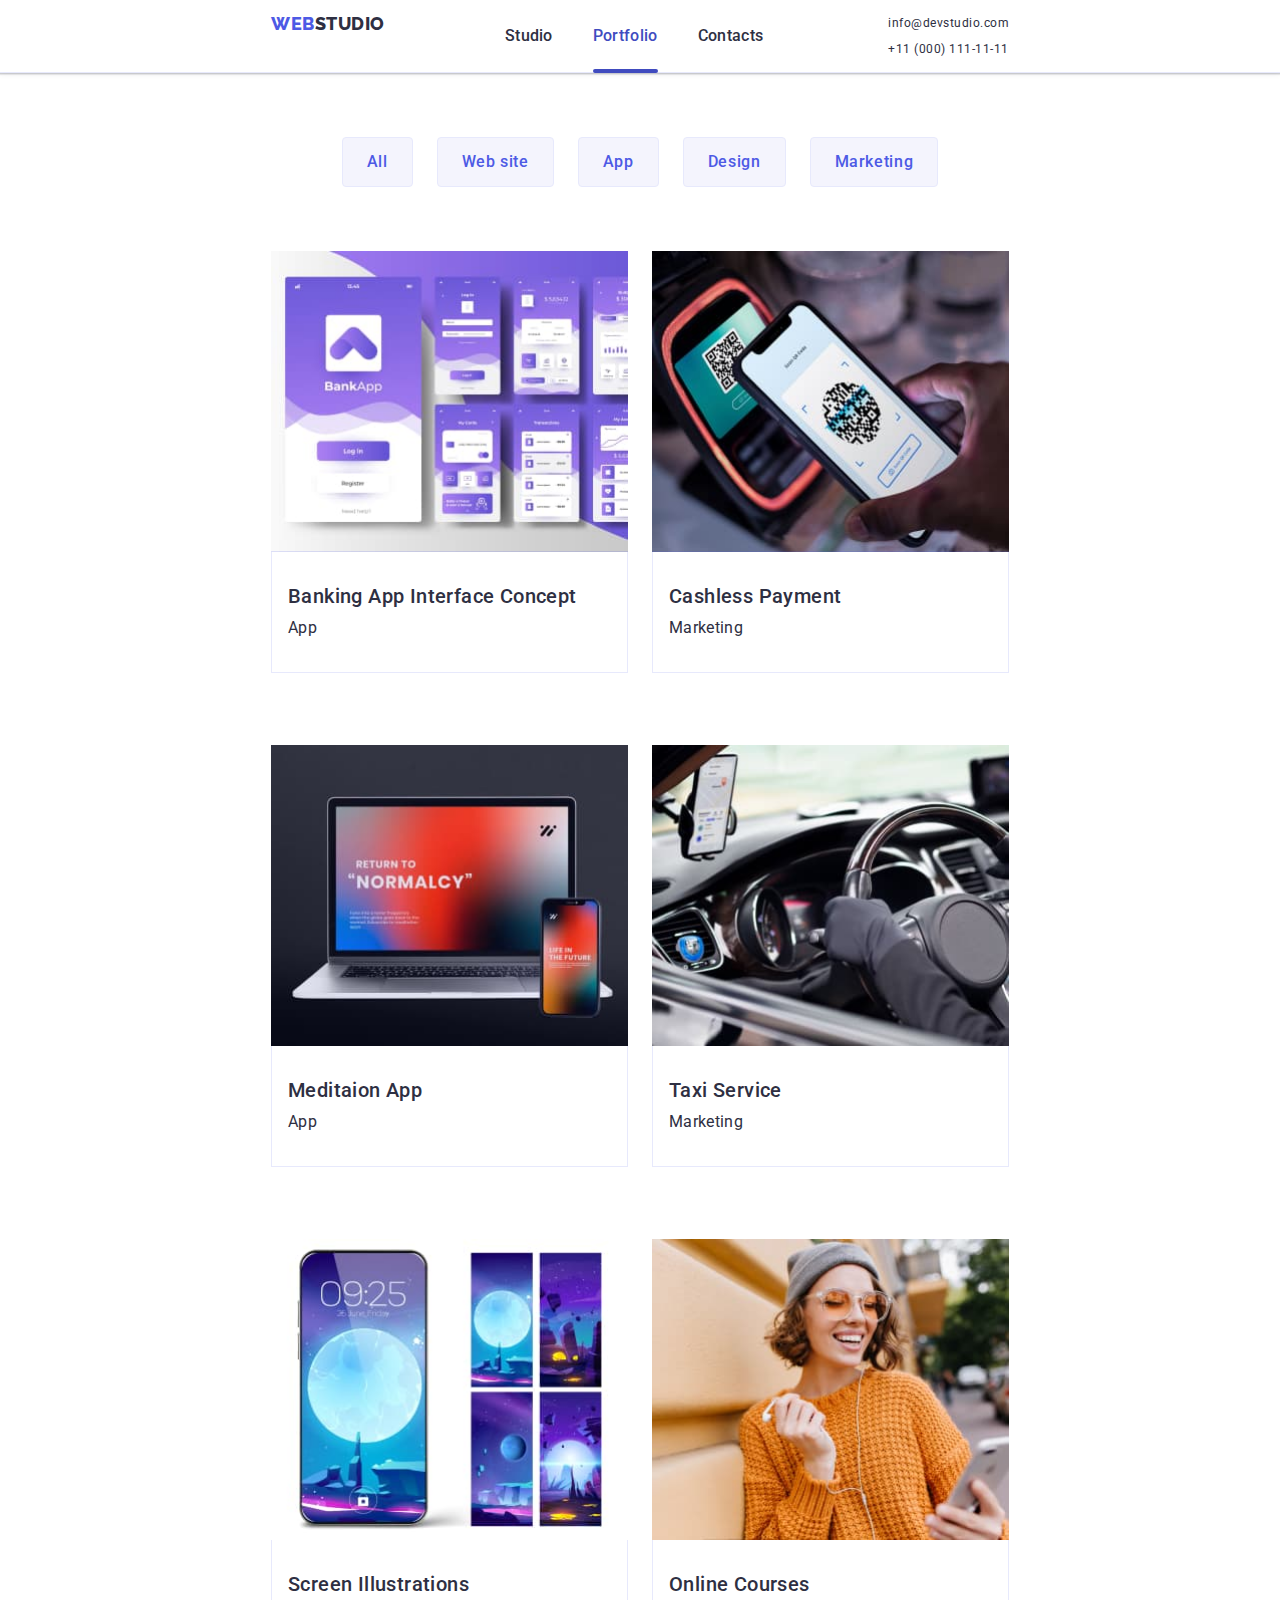
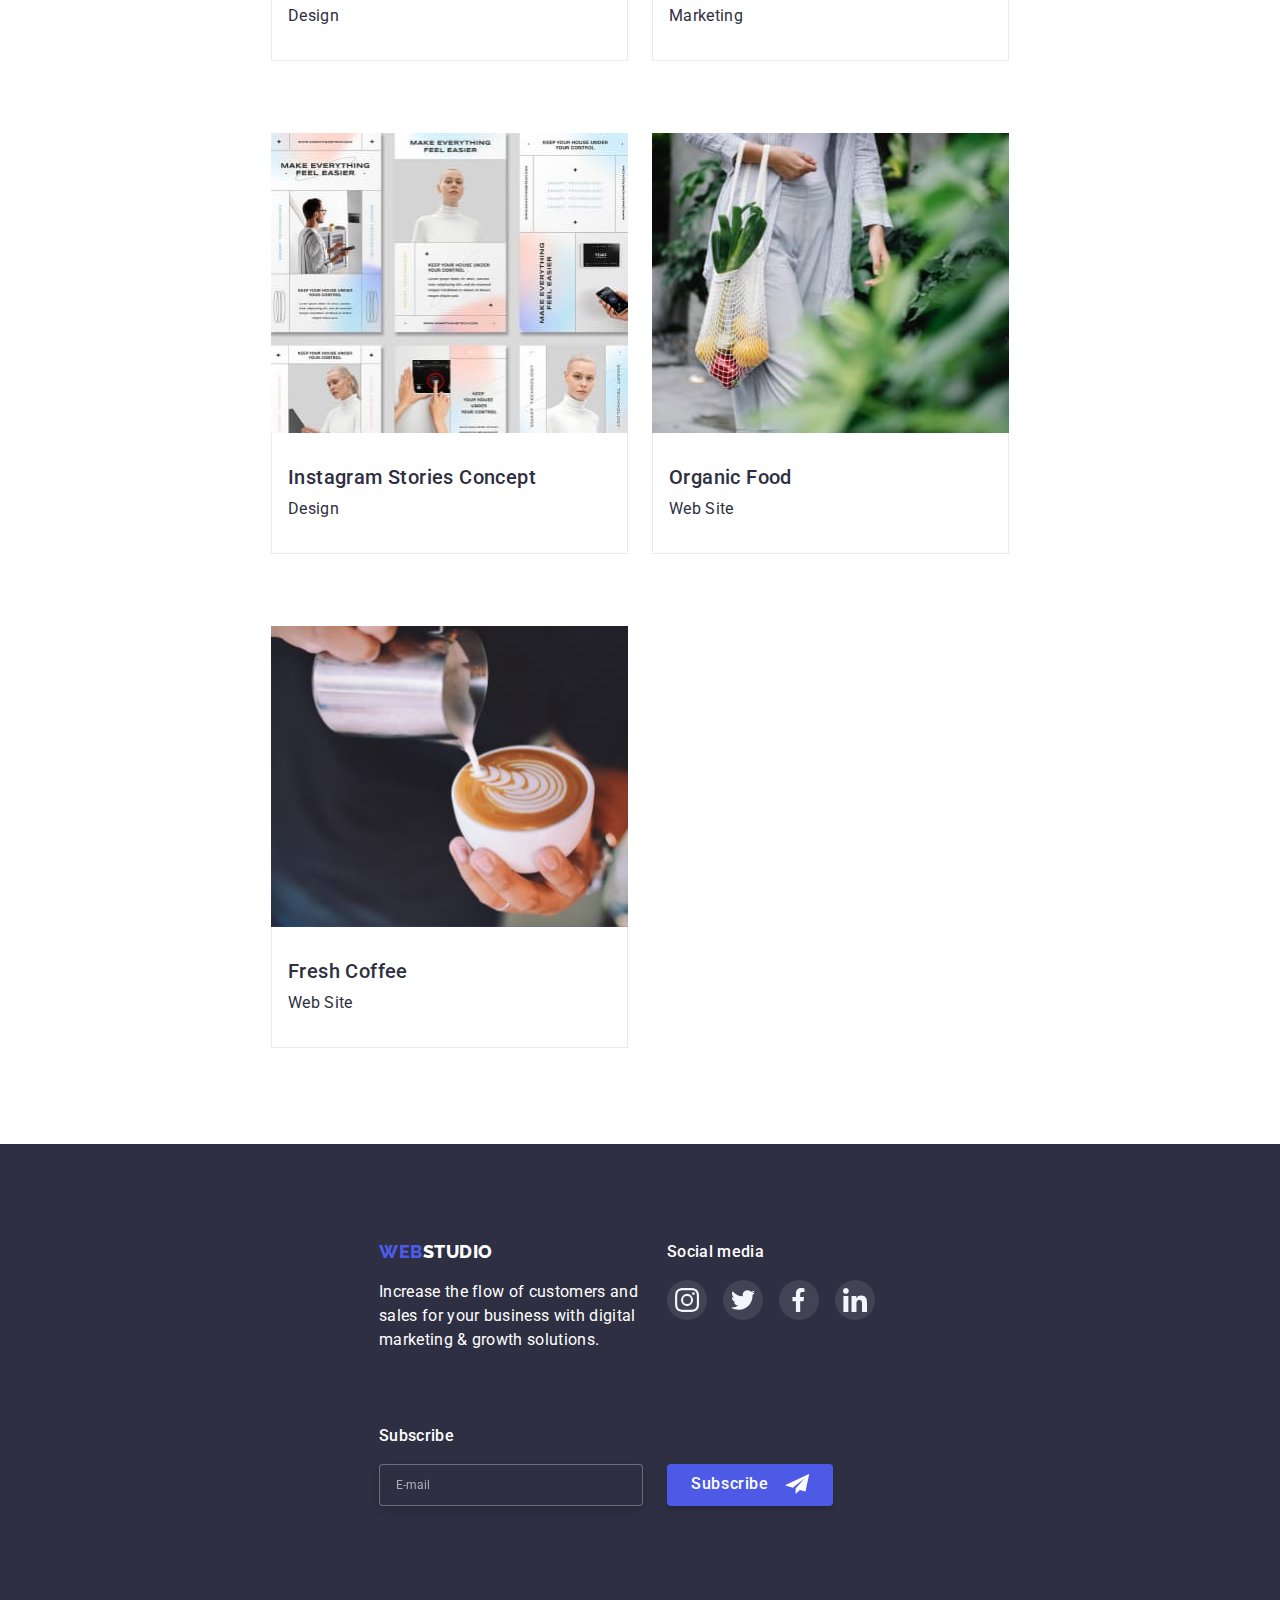
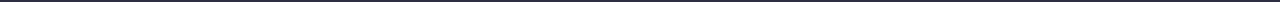
==== portfolio.html @ bcb0545a "First commit" ====
<!DOCTYPE html>
<html lang="en">

<head>
  <meta charset="UTF-8" />
  <meta http-equiv="X-UA-Compatible" content="IE=edge" />
  <meta name="viewport" content="width=device-width, initial-scale=1.0" />
  <meta name="viewport" content="width=device-width, initial-scale=1.0" />
  <title>WebStudio</title>

  <link rel="preconnect" href="https://fonts.googleapis.com" />
  <link rel="preconnect" href="https://fonts.gstatic.com" crossorigin />
  <link href="https://fonts.googleapis.com/css2?family=Raleway:wght@800&family=Roboto:wght@400;500;700;900&display=swap"
    rel="stylesheet" />

  <link rel="stylesheet" href="https://cdnjs.cloudflare.com/ajax/libs/modern-normalize/1.1.0/modern-normalize.min.css">
  <link rel="stylesheet" href="./css/reset.css">
  <link rel="stylesheet" href="./css/styles.css" />
</head>

<body>
  <!-- Hrader -->
  <header class="header">
    <div class="container header-container">
      <nav class="nav">
        <a href="./index.html" class="logo logo-nav"><span class="logo-accent">Web</span>Studio</a>
        <ul class="nav-list list">
          <li class="nav-item"><a href="./index.html" class="nav-link">Studio</a></li>
          <li class="nav-item"><a href="./portfolio.html" class="nav-link current">Portfolio</a></li>
          <li class="nav-item"><a href="" class="nav-link">Contacts</a></li>
        </ul>
      </nav>
      <address class="address">
        <ul class="address-list list">
          <li class="address-item">
            <a href="mailto:info@devstudio.com" class="address-link">info@devstudio.com</a>
          </li>
          <li class="address-item">
            <a href="tel:+110001111111" class="address-link">+11 (000) 111-11-11</a>
          </li>
        </ul>
      </address>
    </div>
  </header>
  <!-- Main -->
  <main>
    <section class="portfolio-section">
      <div class="container">
        <h1 class="visually-hidden">Portfolio</h1>
        <ul class="filtr-list list">
          <li class="filtr-item"><button type="button" class="filtr-button">All</button></li>
          <li class="filtr-item"><button type="button" class="filtr-button">Web site</button></li>
          <li class="filtr-item"><button type="button" class="filtr-button">App</button></li>
          <li class="filtr-item"><button type="button" class="filtr-button">Design</button></li>
          <li class="filtr-item"><button type="button" class="filtr-button">Marketing</button></li>
        </ul>
        <ul class="works-list list">
          <li class="work-item">
            <a href="" class="work-link">
              <div class="work-thumb">
                <img src="./images/img21.jpg" alt="Banking App Interface" width="360" />
                <div class="overlay">
                  <div class="work-overlay">
                    <p class="text">
                      14 Stylish and User-Friendly App Design Concepts · Task Manager App · Calorie Tracker App · Exotic
                      Fruit Ecommerce App ·
                      Cloud Storage App
                    </p>
                  </div>
                </div>
              </div>
              <div class="work-label">
                <h3 class="work-title">Banking App Interface Concept</h3>
                <p class="work-text text">App</p>
              </div>
            </a>
          </li>
          <li class="work-item">
            <a href="" class="work-link">
              <div class="work-thumb">
                <img src="./images/img22.jpg" alt="Payment terminal and phone" width="360" />
                <div class="overlay">
                  <div class="work-overlay">
                    <p class="text">
                      14 Stylish and User-Friendly App Design Concepts · Task Manager App · Calorie Tracker App · Exotic
                      Fruit Ecommerce App ·
                      Cloud Storage App
                    </p>
                  </div>
                </div>
              </div>
              <div class="work-label">
                <h3 class="work-title">Cashless Payment</h3>
                <p class="work-text text">Marketing</p>
              </div>
            </a>
          </li>
          <li class="work-item">
            <a href="" class="work-link">
              <div class="work-thumb">
                <img src="./images/img23.jpg" alt="Notebook and phone" width="360" />
                <div class="overlay">
                  <div class="work-overlay">
                    <p class="text">
                      14 Stylish and User-Friendly App Design Concepts · Task Manager App · Calorie Tracker App · Exotic
                      Fruit Ecommerce App ·
                      Cloud Storage App
                    </p>
                  </div>
                </div>
              </div>
              <div class="work-label">
                <h3 class="work-title">Meditaion App</h3>
                <p class="work-text text">App</p>
              </div>
            </a>
          </li>
          <li class="work-item">
            <a href="" class="work-link">
              <div class="work-thumb">
                <img src="./images/img24.jpg" alt="Taxi" width="360" />
                <div class="overlay">
                  <div class="work-overlay">
                    <p class="text">
                      14 Stylish and User-Friendly App Design Concepts · Task Manager App · Calorie Tracker App · Exotic
                      Fruit Ecommerce App ·
                      Cloud Storage App
                    </p>
                  </div>
                </div>
              </div>
              <div class="work-label">
                <h3 class="work-title">Taxi Service</h3>
                <p class="work-text text">Marketing</p>
              </div>
            </a>
          </li>
          <li class="work-item">
            <a href="" class="work-link">
              <div class="work-thumb">
                <img src="./images/img25.jpg" alt="Screen Illustrations" width="360" />
                <div class="overlay">
                  <div class="work-overlay">
                    <p class="text">
                      14 Stylish and User-Friendly App Design Concepts · Task Manager App · Calorie Tracker App · Exotic
                      Fruit Ecommerce App ·
                      Cloud Storage App
                    </p>
                  </div>
                </div>
              </div>
              <div class="work-label">
                <h3 class="work-title">Screen Illustrations</h3>
                <p class="work-text text">Design</p>
              </div>
            </a>
          </li>
          <li class="work-item">
            <a href="" class="work-link">
              <div class="work-thumb">
                <img src="./images/img26.jpg" alt="Woman" width="360" />
                <div class="overlay">
                  <div class="work-overlay">
                    <p class="text">
                      14 Stylish and User-Friendly App Design Concepts · Task Manager App · Calorie Tracker App · Exotic
                      Fruit Ecommerce App ·
                      Cloud Storage App
                    </p>
                  </div>
                </div>
              </div>
              <div class="work-label">
                <h3 class="work-title">Online Courses</h3>
                <p class="work-text text">Marketing</p>
              </div>
            </a>
          </li>
          <li class="work-item">
            <a href="" class="work-link">
              <div class="work-thumb">
                <img src="./images/img27.jpg" alt="Instagram Stories" width="360" />
                <div class="overlay">
                  <div class="work-overlay">
                    <p class="text">
                      14 Stylish and User-Friendly App Design Concepts · Task Manager App · Calorie Tracker App · Exotic
                      Fruit Ecommerce App ·
                      Cloud Storage App
                    </p>
                  </div>
                </div>
              </div>
              <div class="work-label">
                <h3 class="work-title">Instagram Stories Concept</h3>
                <p class="work-text text">Design</p>
              </div>
            </a>
          </li>
          <li class="work-item">
            <a href="" class="work-link">
              <div class="work-thumb">
                <img src="./images/img28.jpg" alt="Organic Food" width="360" />
                <div class="overlay">
                  <div class="work-overlay">
                    <p class="text">
                      14 Stylish and User-Friendly App Design Concepts · Task Manager App · Calorie Tracker App · Exotic
                      Fruit Ecommerce App ·
                      Cloud Storage App
                    </p>
                  </div>
                </div>
              </div>
              <div class="work-label">
                <h3 class="work-title">Organic Food</h3>
                <p class="work-text text">Web Site</p>
              </div>
            </a>
          </li>
          <li class="work-item">
            <a href="" class="work-link">
              <div class="work-thumb">
                <img src="./images/img29.jpg" alt="Fresh Coffee" width="360" />
                <div class="overlay">
                  <div class="work-overlay">
                    <p class="text">
                      14 Stylish and User-Friendly App Design Concepts · Task Manager App · Calorie Tracker App · Exotic
                      Fruit Ecommerce App ·
                      Cloud Storage App
                    </p>
                  </div>
                </div>
              </div>
              <div class="work-label">
                <h3 class="work-title">Fresh Coffee</h3>
                <p class="work-text text">Web Site</p>
              </div>
            </a>
          </li>
        </ul>
      </div>
    </section>
  </main>
  <!-- Footer -->
  <footer class="footer">
    <div class="footer-container container">
      <div class="footer-logo-wrapper">
        <a href="./index.html" class="logo logo-footer"><span class="logo-accent">Web</span>Studio</a>
        <p class="footer-text text">
          Increase the flow of customers and sales for your business with
          digital marketing & growth solutions.
        </p>
      </div>
      <div class="footer-social-media">
        <p class="footer-social-media-title">Social media</p>
        <ul class="social-media-list list">
          <li class="footer-social-media-item">
            <a href="" class="footer-social-media-link" target="_blank" rel="noopener noreferrer nofollow">
              <svg class="footer-social-media-icon" width="24" height="24">
                <use href="./images/icons.svg#instagram"></use>
              </svg>
            </a>
          </li>
          <li class="footer-social-media-item">
            <a href="" class="footer-social-media-link" target="_blank" rel="noopener noreferrer nofollow">
              <svg class="footer-social-media-icon" width="24" height="24">
                <use href="./images/icons.svg#twitter"></use>
              </svg>
            </a>
          </li>
          <li class="footer-social-media-item">
            <a href="" class="footer-social-media-link" target="_blank" rel="noopener noreferrer nofollow">
              <svg class="footer-social-media-icon" width="24" height="24">
                <use href="./images/icons.svg#facebook"></use>
              </svg>
            </a>
          </li>
          <li class="footer-social-media-item">
            <a href="" class="footer-social-media-link" target="_blank" rel="noopener noreferrer nofollow">
              <svg class="footer-social-media-icon" width="24" height="24">
                <use href="./images/icons.svg#linkedin"></use>
              </svg>
            </a>
          </li>
        </ul>
      </div>
      <div class="subscribe">
        <p class="subscribe-form-title">Subscribe</p>
        <form class="subscribe-form">
          <label class="subscribe-label">
            <input class="subscribe-input" type="email" name="email" placeholder="E-mail">
            <!-- <span class="subscribe-label-text">E-mail</span> -->
          </label>
          <button class="subscribe-btn button" type="submit">
            Subscribe
            <svg class="send-icon" width="24" height="24">
              <use href="./images/icons.svg#send"></use>
            </svg>
          </button>
        </form>
      </div>

    </div>
  </footer>
  <script src="./js/mobile-menu.js"></script>
</body>

</html>
---- css/styles.css ----
:root {
    --primary-font-color: #2e2f42;
    --secondary-font-color: #ffffff;
    --accent-font-color: #404bbf;

    --primary-background-color: #ffffff;
    --accent-background-color: #2e2f42;

    --primary-button-color: #4d5ae5;
    --secondary-button-color: #f4f4fd;
    --accent-button-color: #404bbf;

    --border: #e7e9fc;
    --success: #31d0aa;
    --dark: #424355;
    --subtle-font: #8e8f99;

    --action: cubic-bezier(0.4, 0, 0.2, 1);

    --mobile: 428px;
    --tablet: 768px;
    --desctop: 1440px;
}

body {
    background-color: tom;

    color: var(--primary-font-color);
    font-family: "Roboto", sans-serif;
    font-size: 16px;
}

.list {
    list-style: none;
}

.container {
    width: 428px;
    padding: 0 15px;
    margin: 0 auto;
}

@media screen and (min-width: 768px) {
    .container {
        width: 768px;
    }
}

@media screen and (min-width: 1440px) {
    .container {
        width: 1158px;
    }
}

.header {
    border-bottom: 1px solid #e7e9fc;
    box-shadow: 0px 2px 1px rgba(46, 47, 66, 0.08), 0px 1px 1px rgba(46, 47, 66, 0.16),
        0px 1px 6px rgba(46, 47, 66, 0.08);
}

/* ----------------Logo------------------- */
.logo {
    color: var(--primary-font-color);
    font-family: "Raleway", sans-serif;
    font-size: 18px;
    font-weight: 800;
    line-height: 1.33;
    letter-spacing: 0.03em;
    text-transform: uppercase;
}

@media screen and (max-width: 767px) {
    .logo-nav {
        padding-top: 24px;
        padding-bottom: 22px;
    }
}

@media screen and (min-width: 768px) {
    .logo-nav {
        padding-bottom: 24px;
    }
}

.logo-accent {
    color: var(--primary-button-color);
}

/* -----------------Nav------------------- */
.nav {
    display: flex;
    align-items: center;
}

@media screen and (min-width: 768px) {
    .header-container {
        display: flex;
        align-items: center;
    }
    .nav-list {
        display: flex;
        gap: 40px;
        margin-left: 120px;
    }
}

.menu-btn {
    padding: 0;
    background-color: transparent;
    border: none;
    margin-left: auto;
}

.nav-icon {
    fill: currentColor;
}

.menu-btn:hover > .nav-icon,
.menu-btn:focus > .nav-icon {
    fill: var(--accent-font-color);
}

.nav-item {
    position: relative;
}

.current::after {
    position: absolute;
    bottom: -1px;
    left: 0;
    content: "";
    width: 100%;

    border: 2px solid #404bbf;
    border-radius: 2px;
}

.nav-link {
    display: block;

    color: var(--primary-font-color);
    text-transform: capitalize;

    transition: color 250ms var(--action);
}

@media screen and (max-width: 767px) {
    .nav-list,
    .address {
        display: none;
    }
    .nav-item:not(:last-child) {
        margin-bottom: 40px;
    }
    .nav-link {
        font-weight: 700;
        font-size: 36px;
        line-height: 1.11;
        letter-spacing: 0.02em;
    }
}

@media screen and (min-width: 768px) {
    .menu-btn {
        display: none;
    }
    .nav-link {
        padding-top: 24px;
        padding-bottom: 24px;
        font-weight: 500;
        line-height: 1.5;
        letter-spacing: 0.02em;
    }
}

.current {
    color: var(--accent-font-color);
}

.nav-link:hover,
.nav-link:focus {
    color: var(--accent-font-color);
}

/* ------------------Address--------------- */
.address {
    margin-left: auto;
}

.address-link {
    display: block;
    font-style: normal;

    transition: color 250ms var(--action);
}

.address-link:hover,
.address-link:focus {
    color: var(--accent-font-color);
}

@media screen and (max-width: 767px) {
    .address-list {
        padding-bottom: 48px;
    }
    .address-item:not(:last-child) {
        margin-bottom: 40px;
    }
    .address-link.tel {
        font-weight: 700;
        font-size: 36px;
        line-height: 1.11;
        letter-spacing: 0.02em;
    }
    .address-link.mail {
        font-weight: 500;
        font-size: 20px;
        line-height: 1.2;
        letter-spacing: 0.02em;
    }
}

@media screen and (min-width: 768px) {
    .address-link {
        font-size: 12px;
        line-height: 1.17;
        letter-spacing: 0.04em;
    }
    .address-list {
        padding-top: 16px;
        padding-bottom: 16px;
    }
    .address-item:not(:last-child) {
        margin-bottom: 12px;
    }
}

@media screen and (min-width: 1440px) {
    .address-list {
        display: flex;
        align-items: center;
        column-gap: 40px;
        padding: 0;
    }
    .address-link {
        color: var(--primary-font-color);
        font-size: 16px;
        line-height: 1.5;
        letter-spacing: 0.02em;
        padding-top: 24px;
        padding-bottom: 24px;
    }
    .address-item:not(:last-child) {
        margin-bottom: 0;
    }
}

/* -----------------Main------------------- */
.visually-hidden {
    position: absolute;
    white-space: nowrap;
    width: 1px;
    height: 1px;
    overflow: hidden;
    border: 0;
    padding: 0;
    clip: rect(0 0 0 0);
    clip-path: inset(50%);
    margin: -1px;
}

.section-title {
    margin-bottom: 72px;

    color: var(--primary-font-color);
    font-weight: 700;
    font-size: 36px;
    line-height: 1.11;
    letter-spacing: 0.02em;
    text-align: center;
    text-transform: capitalize;
}

.team-title,
.work-title {
    margin-top: 0;
    margin-bottom: 8px;

    color: var(--primary-font-color);
    font-weight: 500;
    font-size: 20px;
    line-height: 1.2;
    letter-spacing: 0.02em;
}

.text {
    line-height: 1.5;
    letter-spacing: 0.02em;
}

/* ---------------------Hero------------------------ */
.hero {
    width: 428px;
    height: 432px;

    margin-left: auto;
    margin-right: auto;
    padding-top: 112px;
    padding-bottom: 112px;

    background-image: linear-gradient(to right, rgba(46, 47, 66, 0.7), rgba(46, 47, 66, 0.7)), url(../images/desctop-hero.jpg);
    background-repeat: no-repeat;
    background-position: center;
    background-size: cover;

    text-align: center;
}

.hero-title {
    width: 320px;
    margin: 0 auto 72px;

    color: var(--secondary-font-color);
    font-size: 36px;
    line-height: 1.11;
    letter-spacing: 0.02em;
}

@media screen and (max-width: 767px) {
    .hero-title {
        text-transform: capitalize;
    }
}

@media screen and (min-width: 768px) {
    .hero {
        width: 768px;
        height: 436px;
    }
    .hero-title {
        width: 496px;
        margin: 0 auto 36px;
        font-size: 56px;
        line-height: 1.07;
    }
}

@media screen and (min-width: 1440px) {
    .hero {
        width: 1158px;
        padding-top: 188px;
        padding-bottom: 188px;
    }
    .hero-title {
        width: 496px;
        margin: 0 auto 48px;
    }
}

.button {
    border: none;
    border-radius: 4px;

    background-color: var(--primary-button-color);
    color: var(--secondary-font-color);
    font-family: inherit;
    font-weight: 500;
    font-size: 16px;
    line-height: 1.5;
    letter-spacing: 0.04em;
    box-shadow: 0px 4px 4px rgba(0, 0, 0, 0.15);

    transition: background-color 250ms var(--action);
}

.hero-button {
    padding: 16px 32px;
}

.hero-button:hover,
.hero-button:focus,
.hero-button:active {
    background-color: var(--accent-button-color);
}

/* ---------------Features---------------- */
.features,
.team,
.customers {
    padding-top: 96px;
    padding-bottom: 96px;
}

@media (min-width: 1440px) {
    .features,
    .team,
    .customers {
        padding-top: 120px;
        padding-bottom: 120px;
    }
}

@media screen and (max-width: 767px) {
    .feature-item:not(:last-child),
    .team-item:not(:last-child) {
        margin-bottom: 72px;
    }
}

@media screen and (min-width: 768px) {
    .features-list {
        display: flex;
        flex-wrap: wrap;
        gap: 72px 24px;
    }
    .feature-item {
        flex-basis: calc((100% - 1 * 24px) / 2);
    }
}

@media screen and (min-width: 1440px) {
    .features-list {
        flex-wrap: nowrap;
    }
    .feature-item {
        flex-basis: calc((100% - 3 * 24px) / 4);
    }
}

.feature-block-icon {
    display: flex;
    align-items: center;
    justify-content: center;
    height: 112px;
    margin-bottom: 8px;

    background-color: var(--secondary-button-color);
    border-radius: 4px;
}

@media screen and (max-width: 1439px) {
    .feature-block-icon {
        display: none;
    }
}

.feature-title {
    margin-top: 0;
    margin-bottom: 8px;

    font-size: 36px;
    line-height: 1.11;
    letter-spacing: 0.02em;
    text-transform: capitalize;
}

@media screen and (max-width: 767px) {
    .feature-title {
        text-align: center;
    }
}

@media screen and (min-width: 1440px) {
    .feature-title {
        font-weight: 500;
        font-size: 20px;
        line-height: 1.2;
    }
}

/* -------------Occupation-------------- */
@media screen and (max-width: 1439px) {
    .occupation {
        display: none;
    }
}

@media screen and (min-width: 1440px) {
    .occupation {
        padding-bottom: 120px;
    }

    .occupation-list {
        display: flex;
        column-gap: 24px;
    }

    .occupation-item {
        flex-basis: calc((100%-2 * 24px) / 3);
    }
}

/* -----------------Team---------------- */

.team {
    background-color: var(--secondary-button-color);
}

.team-item {
    width: 264px;
    background-color: var(--primary-background-color);
    border-radius: 0px 0px 4px 4px;
    box-shadow: 0px 1px 6px rgba(46, 47, 66, 0.08), 0px 1px 1px rgba(46, 47, 66, 0.16),
        0px 2px 1px rgba(46, 47, 66, 0.08);
}

@media screen and (max-width: 767px) {
    .team-item {
        margin: 0 auto;
    }
}

@media screen and (min-width: 768px) {
    .team-list {
        display: flex;
        justify-content: center;
        flex-wrap: wrap;
        gap: 64px 24px;
    }
}

@media screen and (min-width: 1440px) {
    .team-list {
        flex-wrap: nowrap;
    }
}

.team-label {
    text-align: center;
    padding: 32px 16px;
}

.team-text {
    margin-bottom: 8px;
}

.team-svg-list {
    display: flex;
    column-gap: 24px;
}

.team-svg-item {
    flex-basis: calc((100% - 3 * 24px) / 4);
}

.team-svg-link {
    display: flex;
    align-items: center;
    justify-content: center;
    height: 40px;
    border-radius: 50%;
    text-align: center;
    background-color: var(--primary-button-color);

    transition: background-color 250ms var(--action);
}

.team-svg-link:hover,
.team-svg-link:focus {
    background-color: var(--accent-button-color);
}

/* ---------------Customers---------------- */
.customers-list {
    display: flex;
    justify-content: center;
    flex-wrap: wrap;
    row-gap: 72px;
}

@media screen and (max-width: 767px) {
    .customers-list {
        column-gap: 16px;
    }
    .customer-item {
        flex-basis: calc((100% - 1 * 16px) / 2);
    }
}

@media screen and (min-width: 768px) {
    .customers-list {
        column-gap: 24px;
        width: 552px;
        margin: 0 auto;
    }
    .customer-item {
        flex-basis: calc((100% - 2 * 24px) / 3);
    }
}

@media screen and (min-width: 1440px) {
    .customers-list {
        flex-wrap: nowrap;
        width: 100%;
    }
    .customer-item {
        flex-basis: calc((100% - 5 * 24px) / 6);
    }
}

.customer-link {
    display: flex;
    justify-content: center;
    align-items: center;
    height: 88px;

    border: 1px solid #8e8f99;
    border-radius: 4px;
    color: #8e8f99;

    transition: color 250ms var(--action), border-color 250ms var(--action);
}

.customer-icon {
    display: block;
    box-sizing: border-box;
    width: 104px;
    height: 56px;

    fill: currentColor;
}

.customer-link:hover,
.customer-link:focus {
    border-color: var(--accent-font-color);
    color: var(--accent-font-color);
}

/* ----------------Portfolio--------------- */
@media screen and (max-width: 767px) {
    .portfolio-section {
        padding-top: 48px;
        padding-bottom: 48px;
    }
}

@media screen and (min-width: 768px) {
    .portfolio-section {
        padding-top: 64px;
        padding-bottom: 96px;
    }
}

@media screen and (min-width: 1440px) {
    .portfolio-section {
        padding-top: 100px;
        padding-bottom: 120px;
    }
}

/* ------------------Filtr------------- ---*/
.filtr-list {
    display: flex;
    flex-wrap: wrap;
    column-gap: 24px;
    width: 263px;
}

@media screen and (max-width: 767px) {
}

.filtr-button {
    border: 1px solid var(--border);
    border-radius: 4px;

    background-color: var(--secondary-button-color);
    background-origin: border-box;
    color: var(--primary-button-color);
    font-family: inherit;
    font-weight: 500;
    font-size: 16px;
    line-height: 1.5;
    letter-spacing: 0.04em;

    transition: color 250ms var(--action), background-color 250ms var(--action), box-shadow 250ms var(--action),
        border-color 250ms var(--action);
}

@media screen and (max-width: 767px) {
    .filtr-list {
        flex-wrap: wrap;
        margin-bottom: 48px;
    }
    .filtr-list {
        row-gap: 16px;
        flex-wrap: wrap;
        margin-bottom: 48px;
    }
    .filtr-button {
        padding: 8px 16px;
    }
}

@media screen and (min-width: 768px) {
    .filtr-list {
        justify-content: center;
        flex-wrap: nowrap;
        margin-bottom: 64px;
    }
    .filtr-list {
        width: 100%;
    }
    .filtr-button {
        padding: 12px 24px;
    }
}

@media screen and (min-width: 1440px) {
    .filtr-list {
        margin-bottom: 72px;
    }
}

.filtr-button:hover,
.filtr-button:focus {
    border-color: transparent;
    background-color: var(--accent-button-color);
    color: var(--secondary-font-color);
    box-shadow: 0px 3px 1px rgba(0, 0, 0, 0.1), 0px 2px 1px rgba(0, 0, 0, 0.08), 0px 2px 2px rgba(0, 0, 0, 0.12);
}

/* ------------------Works----------------- */
@media screen and (max-width: 767px) {
    .works-list {
        margin: 0 auto;
    }
    .work-item:not(:last-child) {
        margin-bottom: 48px;
    }
}

@media screen and (min-width: 768px) {
    .works-list {
        display: flex;
        flex-wrap: wrap;
        row-gap: 72px;
        column-gap: 24px;
    }
    .work-item {
        flex-basis: calc((100% - 1 * 24px) / 2);
    }
}

@media screen and (min-width: 1440px) {
    .works-list {
        display: flex;
        flex-wrap: wrap;
        row-gap: 40px;
        column-gap: 24px;
    }
    .work-item {
        flex-basis: calc((100% - 2 * 24px) / 3);
    }
}

.work-link {
    display: block;
    transition: box-shadow 250ms var(--action);
}

.work-link:hover,
.work-link:focus {
    box-shadow: 0px 1px 6px rgba(46, 47, 66, 0.08), 0px 1px 1px rgba(46, 47, 66, 0.16),
        0px 2px 1px rgba(46, 47, 66, 0.08);
}

.work-link:hover .overlay,
.work-link:focus .overlay {
    transform: translateY(0);
}

.work-thumb {
    position: relative;
    overflow: hidden;
}

.overlay {
    position: absolute;
    top: 0;
    left: 0;
    width: 100%;
    height: 100%;

    background-color: var(--primary-button-color);
    mix-blend-mode: normal;

    transform: translateY(100%);
    transition: transform 250ms var(--action);
}

.work-overlay {
    position: absolute;
    top: 0;
    left: 0;
    width: 296px;
    transform: translate(40px, 32px);

    color: var(--secondary-button-color);
}

.work-label {
    padding: 32px 16px;
    border-left: 1px solid #e7e9fc;
    border-right: 1px solid #e7e9fc;
    border-bottom: 1px solid #e7e9fc;
}

.work-text {
    color: var(--primary-font-color);
}
*/

/* ----------------Modal----------------- */
.backdrop {
    position: fixed;
    top: 0;
    left: 0;
    width: 100%;
    height: 100%;
    background-color: rgba(46, 47, 66, 0.4);

    opacity: 1;
    visibility: visible;

    transition: opacity 250ms var(--action), visibility 250ms var(--action);
}

.backdrop.is-hidden {
    visibility: hidden;
    opacity: 0;
    pointer-events: none;
}

.backdrop.is-hidden .modal {
    transform: translate(-50%, -50%) scale(0.9);
}

.modal {
    position: absolute;
    top: 50%;
    left: 50%;
    transform: translate(-50%, -50%);

    width: 408px;
    height: 584px;
    padding: 72px 24px 24px;
    box-shadow: 0px 1px 1px rgba(0, 0, 0, 0.14), 0px 1px 3px rgba(0, 0, 0, 0.12), 0px 2px 1px rgba(0, 0, 0, 0.2);
    border-radius: 4px;

    background-color: var(--primary-background-color);

    transform: translate(-50%, -50%) scale(1);

    transition: transform 250ms var(--action);
}

.modal-close-btn {
    position: absolute;
    top: 24px;
    right: 24px;
    display: block;
    width: 24px;
    height: 24px;

    color: var(--primary-font-color);
    background-color: rgba(231, 233, 252, 0.1);
    border: 1px solid rgba(46, 47, 66, 0.1);
    border-radius: 50%;

    transition: background-color 250ms var(--action), color 250ms var(--action);
}

.modal-icon {
    position: absolute;
    top: 50%;
    left: 50%;
    transform: translate(-50%, -50%);

    fill: currentColor;
}

.modal-close-btn:hover,
.modal-close-btn:focus {
    background-color: var(--accent-font-color);
    color: var(--secondary-font-color);
    border-color: transparent;
}

.nodal-title {
    margin-bottom: 16px;
    font-weight: 500;
    line-height: 1.5;
    text-align: center;
    letter-spacing: 0.02em;
    color: var(--primary-font-color);
}

.modal-form-input {
    display: flex;
    flex-direction: column;
    gap: 8px;
    margin-bottom: 16px;
}

.modal-input-wrapper {
    display: flex;
    flex-direction: column;
    column-gap: 4px;
}

.modal-label {
    font-size: 12px;
    line-height: 1.17;
    letter-spacing: 0.04em;
    color: var(--subtle-font);
    margin-bottom: 4px;
}

.modal-input-container {
    position: relative;
}

.modal-input {
    width: 100%;
    height: 40px;
    padding: 11px 34px;
    border: 1px solid rgba(33, 33, 33, 0.2);
    border-radius: 4px;
    font-size: 12px;
    line-height: 1.17;
    letter-spacing: 0.04em;
    color: var(--primary-font-color);

    transition: border-color 250ms var(--action);
}

.modal-input:hover,
.modal-input:focus {
    border-color: var(--primary-button-color);
}

.modal-input-icon {
    position: absolute;
    top: 50%;
    left: 16px;
    transform: translateY(-50%);

    transition: fill 250ms var(--action);
}

.modal-input:hover + .modal-input-icon,
.modal-input:focus + .modal-input-icon {
    fill: var(--primary-button-color);
}

.modal-textarea {
    padding: 8px 16px;
    height: 120px;
    border: 1px solid rgba(33, 33, 33, 0.2);
    border-radius: 4px;
    resize: none;
    font-size: 12px;
    line-height: 1.17;
    letter-spacing: 0.04em;
    color: var(--primary-font-color);
}

.modal-textarea::placeholder {
    font-size: 12px;
    line-height: 1.17;
    letter-spacing: 0.04em;
    color: rgba(46, 47, 66, 0.4);
}

.modal-policy-label {
    display: flex;
    align-items: center;
    margin-bottom: 24px;
}

.policy-input {
    position: absolute;
    white-space: nowrap;
    width: 1px;
    height: 1px;
    overflow: hidden;
    border: 0;
    padding: 0;
    clip: rect(0 0 0 0);
    clip-path: inset(50%);
    margin: -1px;
}

.modal-policy-text {
    margin-left: 8px;
    font-size: 12px;
    line-height: 1.17;
    letter-spacing: 0.04em;
    color: var(--subtle-font);
}

.modal-policy-link {
    color: var(--primary-button-color);
    text-decoration: underline;
}

.policy-checkbox {
    width: 16px;
    height: 16px;

    border: 1px solid var(--primary-font-color);
    border-radius: 2px;

    transition: background-color 250ms var(--action), background-image 250ms var(--action), border 250ms var(--action);
}

.policy-input:checked + .policy-checkbox {
    border-color: transparent;
    background-color: var(--accent-button-color);
    background-image: url(../images/chek-box.svg);
    background-repeat: no-repeat;
    background-size: 10px 8px;
    background-position: center;
    background-origin: border-box;
}

.modal-send-btn {
    display: block;
    width: 169px;
    height: 56px;
    margin: 0 auto;
    text-align: center;
    padding: 16px 32px;
}

.modal-send-btn:hover,
.modal-send-btn:focus {
    background-color: var(--accent-button-color);
}

/* ----------------Footer---------------- */
.footer {
    background-color: var(--accent-background-color);
}

.footer-container {
    background-color: var(--accent-background-color);
    padding-top: 96px;
    padding-bottom: 96px;
}

@media screen and (min-width: 1440px) {
    .footer-container {
        padding-top: 100px;
        padding-bottom: 100px;
    }
}

.logo.logo-footer {
    color: var(--secondary-font-color);
}

.footer-logo-wrapper {
    width: 268px;
}

.footer-text {
    margin-top: 16px;
    color: var(--secondary-font-color);
}

.footer-social-media {
    width: 208px;
}

@media screen and (max-width: 767px) {
    .logo.logo-footer {
        display: block;
        text-align: center;
    }
    .footer-logo-wrapper {
        margin: 0 auto;
    }
    .footer-social-media {
        margin: 72px auto;
    }
}

@media screen and (min-width: 768px) {
    .footer-container {
        display: flex;
        justify-content: start;
        flex-wrap: wrap;
        row-gap: 72px;
        width: 552px;
        margin: 0 auto;
    }
    .footer-logo-wrapper {
        width: 264px;
    }
    .footer-social-media {
        margin-left: 24px;
    }
}

@media screen and (min-width: 1440px) {
    .footer-container {
        justify-content: center;
        flex-wrap: nowrap;
        width: 100%;
    }
    .footer-social-media {
        margin-left: 120px;
        margin-right: 80px;
    }
}

.footer-social-media-title,
.subscribe-form-title {
    margin-bottom: 16px;

    font-weight: 500;
    line-height: 1.5;
    letter-spacing: 0.02em;
    color: var(--secondary-font-color);
}

@media screen and (max-width: 767px) {
    .footer-social-media-title,
    .subscribe-form-title {
        text-align: center;
    }
}

.social-media-list {
    display: flex;
    column-gap: 16px;
}

.footer-social-media-item {
    flex-basis: calc((100%-3 * 16px) / 4);
}

.footer-social-media-link {
    display: flex;
    align-items: center;
    justify-content: center;
    width: 40px;
    height: 40px;
    border-radius: 50%;
    background-color: var(--dark);

    transition: background-color 250ms var(--action);
}

.footer-social-media-link:hover,
.footer-social-media-link:focus {
    background-color: var(--success);
}

@media screen and (min-width: 768px) {
    .subscribe {
        width: 453px;
    }
    .subscribe-form {
        display: flex;
        column-gap: 24px;
    }
}

.subscribe-input {
    display: block;
    padding: 8px 16px;
    border: 1px solid rgba(255, 255, 255, 0.3);
    filter: drop-shadow(0px 4px 4px rgba(0, 0, 0, 0.15));
    border-radius: 4px;
    background-color: var(--accent-background-color);
    font-size: 12px;
    line-height: 2;
    color: var(--secondary-font-color);
}

.subscribe-input::placeholder {
    font-size: 12px;
    line-height: 2;
    color: rgba(255, 255, 255, 0.6);
}

.subscribe-btn {
    display: flex;
    column-gap: 16px;
    padding: 8px 24px;
}

.subscribe-btn:hover,
.subscribe-btn:focus {
    background-color: var(--accent-button-color);
}

.send-icon {
    fill: var(--secondary-font-color);
}

@media screen and (max-width: 767px) {
    .subscribe-input {
        width: 100%;
    }
    .subscribe-btn {
        margin: 16px auto 0;
    }
}

@media screen and (min-width: 768px) {
    .subscribe-input {
        width: 264px;
    }
}

.subscribe-btn-wrapper {
    position: relative;
}

/* -----------------Mobile menu---------------------- */
.menu-container {
    position: fixed;
    top: 0;
    left: 50%;
    width: 428px;
    height: 796px;
    padding: 80px 35px 40px 40px;
    background-color: var(--primary-background-color);
    box-shadow: 0px 2px 1px rgba(46, 47, 66, 0.08), 0px 1px 1px rgba(46, 47, 66, 0.16),
        0px 1px 6px rgba(46, 47, 66, 0.08);
    z-index: 999;

    transform: translateX(50%);
    opacity: 0;
    transition: transform 250ms var(--action), opacity 250ms var(--action);
}

.menu-container.is-open {
    opacity: 1;
    transform: translateX(-50%);
}

.mobile-nav {
    margin-bottom: 284px;
}

.menu-social-media-list {
    display: flex;
    align-items: center;
    column-gap: 56px;
}

.menu-social-media-item {
    flex-basis: calc((328px - 3 * 56px) / 4);
}
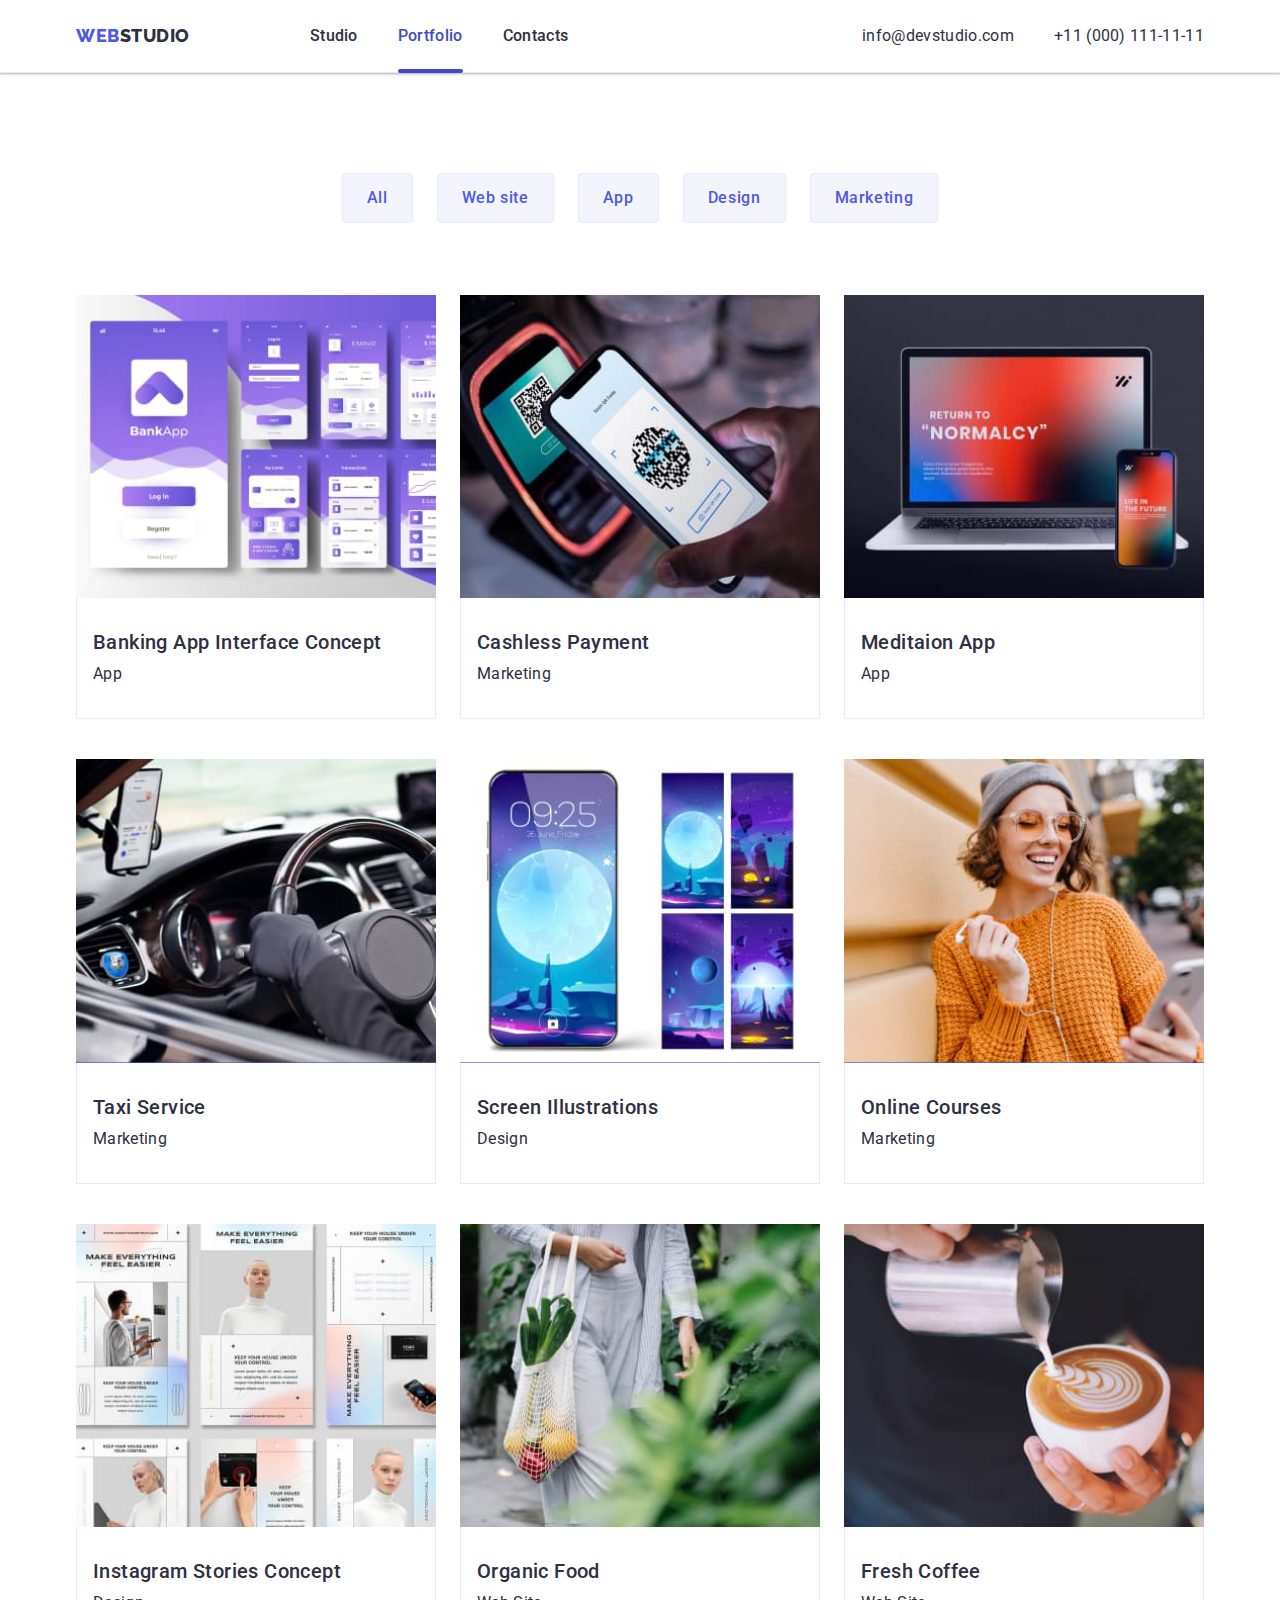
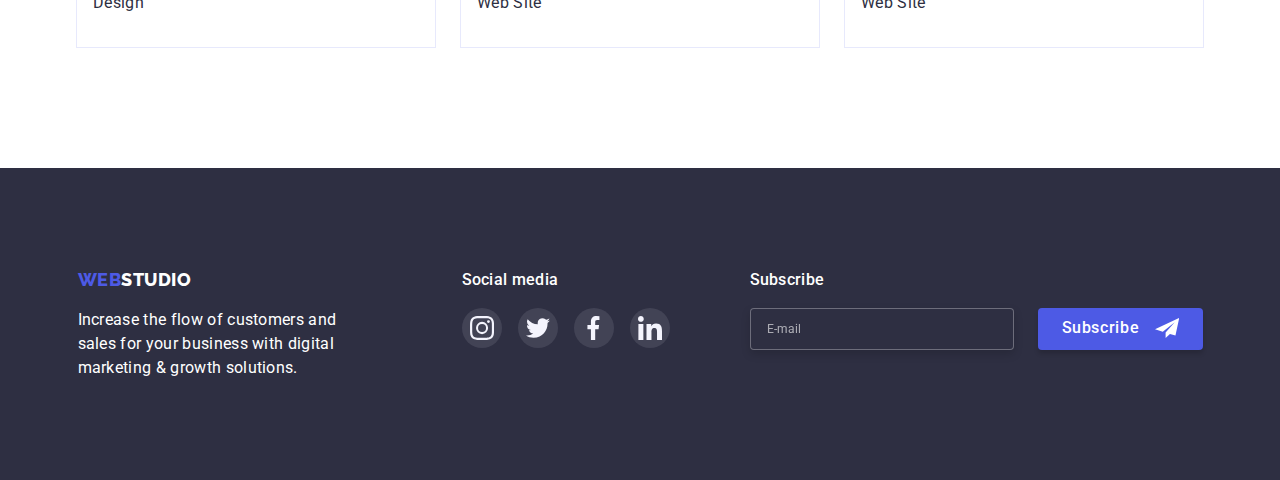
==== commit b7aac764: "Edit last commit 2" ====
--- a/portfolio.html
+++ b/portfolio.html
@@ -24,8 +24,17 @@
     <div class="container header-container">
       <nav class="nav">
         <a href="./index.html" class="logo logo-nav"><span class="logo-accent">Web</span>Studio</a>
+
+        <button class="menu-btn js-open-menu" aria-expanded="false" aria-controls="mobile-menu">
+          <svg class="nav-icon" width="32" height="22">
+            <use href="./images/icons.svg#menu"></use>
+          </svg>
+        </button>
+
         <ul class="nav-list list">
-          <li class="nav-item"><a href="./index.html" class="nav-link">Studio</a></li>
+          <li class="nav-item">
+            <a href="./index.html" class="nav-link">Studio</a>
+          </li>
           <li class="nav-item"><a href="./portfolio.html" class="nav-link current">Portfolio</a></li>
           <li class="nav-item"><a href="" class="nav-link">Contacts</a></li>
         </ul>
@@ -58,7 +67,7 @@
           <li class="work-item">
             <a href="" class="work-link">
               <div class="work-thumb">
-                <img src="./images/img21.jpg" alt="Banking App Interface" width="360" />
+                <img class="work-img" src="./images/img21.jpg" alt="Banking App Interface"/>
                 <div class="overlay">
                   <div class="work-overlay">
                     <p class="text">
@@ -78,7 +87,7 @@
           <li class="work-item">
             <a href="" class="work-link">
               <div class="work-thumb">
-                <img src="./images/img22.jpg" alt="Payment terminal and phone" width="360" />
+                <img class="work-img" src="./images/img22.jpg" alt="Payment terminal and phone"/>
                 <div class="overlay">
                   <div class="work-overlay">
                     <p class="text">
@@ -98,7 +107,7 @@
           <li class="work-item">
             <a href="" class="work-link">
               <div class="work-thumb">
-                <img src="./images/img23.jpg" alt="Notebook and phone" width="360" />
+                <img class="work-img" src="./images/img23.jpg" alt="Notebook and phone"/>
                 <div class="overlay">
                   <div class="work-overlay">
                     <p class="text">
@@ -118,7 +127,7 @@
           <li class="work-item">
             <a href="" class="work-link">
               <div class="work-thumb">
-                <img src="./images/img24.jpg" alt="Taxi" width="360" />
+                <img class="work-img" src="./images/img24.jpg" alt="Taxi"/>
                 <div class="overlay">
                   <div class="work-overlay">
                     <p class="text">
@@ -138,7 +147,7 @@
           <li class="work-item">
             <a href="" class="work-link">
               <div class="work-thumb">
-                <img src="./images/img25.jpg" alt="Screen Illustrations" width="360" />
+                <img class="work-img" src="./images/img25.jpg" alt="Screen Illustrations"/>
                 <div class="overlay">
                   <div class="work-overlay">
                     <p class="text">
@@ -158,7 +167,7 @@
           <li class="work-item">
             <a href="" class="work-link">
               <div class="work-thumb">
-                <img src="./images/img26.jpg" alt="Woman" width="360" />
+                <img class="work-img" src="./images/img26.jpg" alt="Woman"/>
                 <div class="overlay">
                   <div class="work-overlay">
                     <p class="text">
@@ -178,7 +187,7 @@
           <li class="work-item">
             <a href="" class="work-link">
               <div class="work-thumb">
-                <img src="./images/img27.jpg" alt="Instagram Stories" width="360" />
+                <img class="work-img" src="./images/img27.jpg" alt="Instagram Stories"/>
                 <div class="overlay">
                   <div class="work-overlay">
                     <p class="text">
@@ -198,7 +207,7 @@
           <li class="work-item">
             <a href="" class="work-link">
               <div class="work-thumb">
-                <img src="./images/img28.jpg" alt="Organic Food" width="360" />
+                <img class="work-img" src="./images/img28.jpg" alt="Organic Food"/>
                 <div class="overlay">
                   <div class="work-overlay">
                     <p class="text">
@@ -218,7 +227,7 @@
           <li class="work-item">
             <a href="" class="work-link">
               <div class="work-thumb">
-                <img src="./images/img29.jpg" alt="Fresh Coffee" width="360" />
+                <img class="work-img" src="./images/img29.jpg" alt="Fresh Coffee"/>
                 <div class="overlay">
                   <div class="work-overlay">
                     <p class="text">
@@ -300,6 +309,66 @@
 
     </div>
   </footer>
+	<div class="menu-container container js-menu-container" id="mobile-menu">
+
+    <button class="modal-close-btn js-close-menu" type="button">
+      <svg class="modal-icon" width="8" height="8">
+        <use href="./images/icons.svg#close"></use>
+      </svg>
+    </button>
+
+    <nav class="mobile-nav">
+      <ul class="mobile-nav-list list">
+        <li class="nav-item">
+          <a href="./index.html" class="nav-link">Studio</a>
+        </li>
+        <li class="nav-item"><a href="./portfolio.html" class="nav-link">Portfolio</a></li>
+        <li class="nav-item"><a href="" class="nav-link">Contacts</a></li>
+      </ul>
+    </nav>
+
+    <address class="mobile-address">
+      <ul class="address-list list">
+        <li class="address-item">
+          <a href="tel:+110001111111" class="address-link tel">+11 (000) 111-11-11</a>
+        </li>
+        <li class="address-item">
+          <a href="mailto:info@devstudio.com" class="address-link mail">info@devstudio.com</a>
+        </li>
+      </ul>
+    </address>
+
+    <ul class="menu-social-media-list list">
+      <li class="menu-social-media-item">
+        <a href="" class="team-svg-link" target="_blank" rel="noopener noreferrer nofollow">
+          <svg class="team-svg-icon" width="24" height="24">
+            <use href="./images/icons.svg#instagram"></use>
+          </svg>
+        </a>
+      </li>
+      <li class="menu-social-media-item">
+        <a href="" class="team-svg-link" target="_blank" rel="noopener noreferrer nofollow">
+          <svg class="team-svg-icon" width="24" height="24">
+            <use href="./images/icons.svg#twitter"></use>
+          </svg>
+        </a>
+      </li>
+      <li class="menu-social-media-item">
+        <a href="" class="team-svg-link" target="_blank" rel="noopener noreferrer nofollow">
+          <svg class="team-svg-icon" width="24" height="24">
+            <use href="./images/icons.svg#facebook"></use>
+          </svg>
+        </a>
+      </li>
+      <li class="menu-social-media-item">
+        <a href="" class="team-svg-link" target="_blank" rel="noopener noreferrer nofollow">
+          <svg class="team-svg-icon" width="24" height="24">
+            <use href="./images/icons.svg#linkedin"></use>
+          </svg>
+        </a>
+      </li>
+    </ul>
+  </div>
   <script src="./js/mobile-menu.js"></script>
 </body>
 
--- a/css/styles.css
+++ b/css/styles.css
@@ -1,1258 +1,1323 @@
 :root {
-    --primary-font-color: #2e2f42;
-    --secondary-font-color: #ffffff;
-    --accent-font-color: #404bbf;
-
-    --primary-background-color: #ffffff;
-    --accent-background-color: #2e2f42;
-
-    --primary-button-color: #4d5ae5;
-    --secondary-button-color: #f4f4fd;
-    --accent-button-color: #404bbf;
-
-    --border: #e7e9fc;
-    --success: #31d0aa;
-    --dark: #424355;
-    --subtle-font: #8e8f99;
-
-    --action: cubic-bezier(0.4, 0, 0.2, 1);
-
-    --mobile: 428px;
-    --tablet: 768px;
-    --desctop: 1440px;
+  --primary-font-color: #2e2f42;
+  --secondary-font-color: #ffffff;
+  --accent-font-color: #404bbf;
+
+  --primary-background-color: #ffffff;
+  --accent-background-color: #2e2f42;
+
+  --primary-button-color: #4d5ae5;
+  --secondary-button-color: #f4f4fd;
+  --accent-button-color: #404bbf;
+
+  --border: #e7e9fc;
+  --success: #31d0aa;
+  --dark: #424355;
+  --subtle-font: #8e8f99;
+
+  --action: cubic-bezier(0.4, 0, 0.2, 1);
 }
 
 body {
-    background-color: tom;
-
-    color: var(--primary-font-color);
-    font-family: "Roboto", sans-serif;
-    font-size: 16px;
+  background-color: tom;
+
+  color: var(--primary-font-color);
+  font-family: "Roboto", sans-serif;
+  font-size: 16px;
+}
+
+body.mobile-menu-open {
+  overflow: hidden;
 }
 
 .list {
-    list-style: none;
+  list-style: none;
 }
 
 .container {
-    width: 428px;
-    padding: 0 15px;
-    margin: 0 auto;
-}
-
-@media screen and (min-width: 768px) {
-    .container {
-        width: 768px;
-    }
-}
-
-@media screen and (min-width: 1440px) {
-    .container {
-        width: 1158px;
-    }
+  min-width: 320px;
+  padding: 0 15px;
+  margin: 0 auto;
+}
+
+@media screen and (min-width: 480px) {
+  .container {
+    width: 480px;
+  }
+}
+
+@media screen and (min-width: 768px) {
+  .container {
+    width: 768px;
+  }
+}
+
+@media screen and (min-width: 1200px) {
+  .container {
+    width: 1158px;
+  }
 }
 
 .header {
-    border-bottom: 1px solid #e7e9fc;
-    box-shadow: 0px 2px 1px rgba(46, 47, 66, 0.08), 0px 1px 1px rgba(46, 47, 66, 0.16),
-        0px 1px 6px rgba(46, 47, 66, 0.08);
+  border-bottom: 1px solid #e7e9fc;
+  box-shadow: 0px 2px 1px rgba(46, 47, 66, 0.08), 0px 1px 1px rgba(46, 47, 66, 0.16),
+    0px 1px 6px rgba(46, 47, 66, 0.08);
 }
 
 /* ----------------Logo------------------- */
 .logo {
-    color: var(--primary-font-color);
-    font-family: "Raleway", sans-serif;
-    font-size: 18px;
-    font-weight: 800;
-    line-height: 1.33;
-    letter-spacing: 0.03em;
-    text-transform: uppercase;
-}
-
-@media screen and (max-width: 767px) {
-    .logo-nav {
-        padding-top: 24px;
-        padding-bottom: 22px;
-    }
-}
-
-@media screen and (min-width: 768px) {
-    .logo-nav {
-        padding-bottom: 24px;
-    }
+  color: var(--primary-font-color);
+  font-family: "Raleway", sans-serif;
+  font-size: 18px;
+  font-weight: 800;
+  line-height: 1.33;
+  letter-spacing: 0.03em;
+  text-transform: uppercase;
+}
+
+@media screen and (max-width: 767px) {
+  .logo-nav {
+    padding-top: 24px;
+    padding-bottom: 22px;
+  }
+}
+
+@media screen and (min-width: 768px) {
+  .logo-nav {
+    padding-top: 24px;
+    padding-bottom: 24px;
+  }
 }
 
 .logo-accent {
-    color: var(--primary-button-color);
+  color: var(--primary-button-color);
 }
 
 /* -----------------Nav------------------- */
 .nav {
+  display: flex;
+  align-items: center;
+}
+
+@media screen and (min-width: 768px) {
+  .header-container {
     display: flex;
     align-items: center;
-}
-
-@media screen and (min-width: 768px) {
-    .header-container {
-        display: flex;
-        align-items: center;
-    }
-    .nav-list {
-        display: flex;
-        gap: 40px;
-        margin-left: 120px;
-    }
+  }
+  .nav-list {
+    display: flex;
+    gap: 40px;
+    margin-left: 120px;
+  }
 }
 
 .menu-btn {
-    padding: 0;
-    background-color: transparent;
-    border: none;
-    margin-left: auto;
+  padding: 0;
+  background-color: transparent;
+  border: none;
+  margin-left: auto;
 }
 
 .nav-icon {
-    fill: currentColor;
+  fill: currentColor;
 }
 
 .menu-btn:hover > .nav-icon,
 .menu-btn:focus > .nav-icon {
-    fill: var(--accent-font-color);
+  fill: var(--accent-font-color);
 }
 
 .nav-item {
-    position: relative;
+  position: relative;
 }
 
 .current::after {
-    position: absolute;
-    bottom: -1px;
-    left: 0;
-    content: "";
-    width: 100%;
-
-    border: 2px solid #404bbf;
-    border-radius: 2px;
+  position: absolute;
+  bottom: -1px;
+  left: 0;
+  content: "";
+  width: 100%;
+
+  border: 2px solid #404bbf;
+  border-radius: 2px;
 }
 
 .nav-link {
-    display: block;
-
-    color: var(--primary-font-color);
-    text-transform: capitalize;
-
-    transition: color 250ms var(--action);
-}
-
-@media screen and (max-width: 767px) {
-    .nav-list,
-    .address {
-        display: none;
-    }
-    .nav-item:not(:last-child) {
-        margin-bottom: 40px;
-    }
-    .nav-link {
-        font-weight: 700;
-        font-size: 36px;
-        line-height: 1.11;
-        letter-spacing: 0.02em;
-    }
-}
-
-@media screen and (min-width: 768px) {
-    .menu-btn {
-        display: none;
-    }
-    .nav-link {
-        padding-top: 24px;
-        padding-bottom: 24px;
-        font-weight: 500;
-        line-height: 1.5;
-        letter-spacing: 0.02em;
-    }
-}
-
-.current {
-    color: var(--accent-font-color);
-}
-
-.nav-link:hover,
-.nav-link:focus {
-    color: var(--accent-font-color);
-}
-
-/* ------------------Address--------------- */
-.address {
-    margin-left: auto;
-}
-
-.address-link {
-    display: block;
-    font-style: normal;
-
-    transition: color 250ms var(--action);
-}
-
-.address-link:hover,
-.address-link:focus {
-    color: var(--accent-font-color);
-}
-
-@media screen and (max-width: 767px) {
-    .address-list {
-        padding-bottom: 48px;
-    }
-    .address-item:not(:last-child) {
-        margin-bottom: 40px;
-    }
-    .address-link.tel {
-        font-weight: 700;
-        font-size: 36px;
-        line-height: 1.11;
-        letter-spacing: 0.02em;
-    }
-    .address-link.mail {
-        font-weight: 500;
-        font-size: 20px;
-        line-height: 1.2;
-        letter-spacing: 0.02em;
-    }
-}
-
-@media screen and (min-width: 768px) {
-    .address-link {
-        font-size: 12px;
-        line-height: 1.17;
-        letter-spacing: 0.04em;
-    }
-    .address-list {
-        padding-top: 16px;
-        padding-bottom: 16px;
-    }
-    .address-item:not(:last-child) {
-        margin-bottom: 12px;
-    }
-}
-
-@media screen and (min-width: 1440px) {
-    .address-list {
-        display: flex;
-        align-items: center;
-        column-gap: 40px;
-        padding: 0;
-    }
-    .address-link {
-        color: var(--primary-font-color);
-        font-size: 16px;
-        line-height: 1.5;
-        letter-spacing: 0.02em;
-        padding-top: 24px;
-        padding-bottom: 24px;
-    }
-    .address-item:not(:last-child) {
-        margin-bottom: 0;
-    }
-}
-
-/* -----------------Main------------------- */
-.visually-hidden {
-    position: absolute;
-    white-space: nowrap;
-    width: 1px;
-    height: 1px;
-    overflow: hidden;
-    border: 0;
-    padding: 0;
-    clip: rect(0 0 0 0);
-    clip-path: inset(50%);
-    margin: -1px;
-}
-
-.section-title {
-    margin-bottom: 72px;
-
-    color: var(--primary-font-color);
+  display: block;
+
+  color: var(--primary-font-color);
+  text-transform: capitalize;
+
+  transition: color 250ms var(--action);
+}
+
+@media screen and (max-width: 767px) {
+  .nav-list,
+  .address {
+    display: none;
+  }
+  .nav-item:not(:last-child) {
+    margin-bottom: 40px;
+  }
+  .nav-link {
     font-weight: 700;
     font-size: 36px;
     line-height: 1.11;
     letter-spacing: 0.02em;
-    text-align: center;
-    text-transform: capitalize;
-}
-
-.team-title,
-.work-title {
-    margin-top: 0;
-    margin-bottom: 8px;
-
-    color: var(--primary-font-color);
+  }
+}
+
+@media screen and (min-width: 768px) {
+  .menu-btn {
+    display: none;
+  }
+  .nav-link {
+    padding-top: 24px;
+    padding-bottom: 24px;
+    font-weight: 500;
+    line-height: 1.5;
+    letter-spacing: 0.02em;
+  }
+}
+
+.current {
+  color: var(--accent-font-color);
+}
+
+.nav-link:hover,
+.nav-link:focus {
+  color: var(--accent-font-color);
+}
+
+/* ------------------Address--------------- */
+.address {
+  margin-left: auto;
+}
+
+.address-link {
+  display: block;
+  font-style: normal;
+
+  transition: color 250ms var(--action);
+}
+
+.address-link:hover,
+.address-link:focus {
+  color: var(--accent-font-color);
+}
+
+@media screen and (max-width: 767px) {
+  .address-list {
+    padding-bottom: 48px;
+  }
+  .address-item:not(:last-child) {
+    margin-bottom: 40px;
+  }
+  .address-link.tel {
+    font-weight: 700;
+    font-size: 36px;
+    line-height: 1.11;
+    letter-spacing: 0.02em;
+  }
+  .address-link.mail {
     font-weight: 500;
     font-size: 20px;
     line-height: 1.2;
     letter-spacing: 0.02em;
-}
-
-.text {
+  }
+}
+
+@media screen and (min-width: 768px) {
+  .address-link {
+    font-size: 12px;
+    line-height: 1.17;
+    letter-spacing: 0.04em;
+  }
+  .address-list {
+    padding-top: 16px;
+    padding-bottom: 16px;
+  }
+  .address-item:not(:last-child) {
+    margin-bottom: 12px;
+  }
+}
+
+@media screen and (min-width: 1200px) {
+  .address-list {
+    display: flex;
+    align-items: center;
+    column-gap: 40px;
+    padding: 0;
+  }
+  .address-link {
+    color: var(--primary-font-color);
+    font-size: 16px;
     line-height: 1.5;
     letter-spacing: 0.02em;
+    padding-top: 24px;
+    padding-bottom: 24px;
+  }
+  .address-item:not(:last-child) {
+    margin-bottom: 0;
+  }
+}
+
+/* -----------------Main------------------- */
+.visually-hidden {
+  position: absolute;
+  white-space: nowrap;
+  width: 1px;
+  height: 1px;
+  overflow: hidden;
+  border: 0;
+  padding: 0;
+  clip: rect(0 0 0 0);
+  clip-path: inset(50%);
+  margin: -1px;
+}
+
+.section-title {
+  margin-bottom: 72px;
+
+  color: var(--primary-font-color);
+  font-weight: 700;
+  font-size: 36px;
+  line-height: 1.11;
+  letter-spacing: 0.02em;
+  text-align: center;
+  text-transform: capitalize;
+}
+
+.team-title,
+.work-title {
+  margin-top: 0;
+  margin-bottom: 8px;
+
+  color: var(--primary-font-color);
+  font-weight: 500;
+  font-size: 20px;
+  line-height: 1.2;
+  letter-spacing: 0.02em;
+}
+
+.text {
+  line-height: 1.5;
+  letter-spacing: 0.02em;
 }
 
 /* ---------------------Hero------------------------ */
 .hero {
-    width: 428px;
-    height: 432px;
-
-    margin-left: auto;
-    margin-right: auto;
-    padding-top: 112px;
-    padding-bottom: 112px;
-
-    background-image: linear-gradient(to right, rgba(46, 47, 66, 0.7), rgba(46, 47, 66, 0.7)), url(../images/desctop-hero.jpg);
-    background-repeat: no-repeat;
-    background-position: center;
+  min-width: 320px;
+  height: 432px;
+
+  margin-left: auto;
+  margin-right: auto;
+  padding-top: 112px;
+  padding-bottom: 112px;
+
+  background-repeat: no-repeat;
+  background-position: center;
+  background-size: cover;
+
+  text-align: center;
+}
+
+@media screen and (min-width: 480px) {
+  .hero {
+    width: 480px;
+  }
+}
+
+@media screen and (max-width: 767px) {
+  .hero {
+    background-image: linear-gradient(to right, rgba(46, 47, 66, 0.7), rgba(46, 47, 66, 0.7)),
+      url(../images/mobile-hero.jpg);
     background-size: cover;
-
-    text-align: center;
+    /* background-size: 480px 432px;; */
+  }
+  @media (min-device-pixel-ratio: 2),
+    (-webkit-min-device-pixel-ratio: 2),
+    (min-resolution: 192dpi),
+    (min-resolution: 2dppx) {
+    .hero {
+      background-image: linear-gradient(to right, rgba(46, 47, 66, 0.7), rgba(46, 47, 66, 0.7)),
+        url(../images/mobile-hero@2x.jpg);
+    }
+  }
+}
+
+@media screen and (min-width: 768px) {
+  .hero {
+    width: 768px;
+    height: 436px;
+    background-image: linear-gradient(to right, rgba(46, 47, 66, 0.7), rgba(46, 47, 66, 0.7)),
+      url(../images/tablet-hero.jpg);
+  }
+  @media (min-device-pixel-ratio: 2),
+    (-webkit-min-device-pixel-ratio: 2),
+    (min-resolution: 192dpi),
+    (min-resolution: 2dppx) {
+    .hero {
+      background-image: linear-gradient(to right, rgba(46, 47, 66, 0.7), rgba(46, 47, 66, 0.7)),
+        url(../images/tablet-hero@2x.jpg);
+    }
+  }
+}
+
+@media screen and (min-width: 1200px) {
+  .hero {
+    width: 1158px;
+    padding-top: 188px;
+    padding-bottom: 188px;
+    background-image: linear-gradient(to right, rgba(46, 47, 66, 0.7), rgba(46, 47, 66, 0.7)),
+      url(../images/desctop-hero.jpg);
+  }
+  @media (min-device-pixel-ratio: 2),
+    (-webkit-min-device-pixel-ratio: 2),
+    (min-resolution: 192dpi),
+    (min-resolution: 2dppx) {
+    .hero {
+      background-image: linear-gradient(to right, rgba(46, 47, 66, 0.7), rgba(46, 47, 66, 0.7)),
+        url(../images/desctop-hero@2x.jpg);
+    }
+  }
 }
 
 .hero-title {
-    width: 320px;
-    margin: 0 auto 72px;
-
-    color: var(--secondary-font-color);
-    font-size: 36px;
-    line-height: 1.11;
-    letter-spacing: 0.02em;
-}
-
-@media screen and (max-width: 767px) {
-    .hero-title {
-        text-transform: capitalize;
-    }
-}
-
-@media screen and (min-width: 768px) {
-    .hero {
-        width: 768px;
-        height: 436px;
-    }
-    .hero-title {
-        width: 496px;
-        margin: 0 auto 36px;
-        font-size: 56px;
-        line-height: 1.07;
-    }
-}
-
-@media screen and (min-width: 1440px) {
-    .hero {
-        width: 1158px;
-        padding-top: 188px;
-        padding-bottom: 188px;
-    }
-    .hero-title {
-        width: 496px;
-        margin: 0 auto 48px;
-    }
+  width: 320px;
+  margin: 0 auto 72px;
+
+  color: var(--secondary-font-color);
+  font-size: 36px;
+  line-height: 1.11;
+  letter-spacing: 0.02em;
+}
+
+@media screen and (max-width: 767px) {
+  .hero-title {
+    text-transform: capitalize;
+  }
+}
+
+@media screen and (min-width: 768px) {
+  .hero-title {
+    width: 496px;
+    margin: 0 auto 36px;
+    font-size: 56px;
+    line-height: 1.07;
+  }
+}
+
+@media screen and (min-width: 1200px) {
+  .hero-title {
+    width: 496px;
+    margin: 0 auto 48px;
+  }
 }
 
 .button {
-    border: none;
-    border-radius: 4px;
-
-    background-color: var(--primary-button-color);
-    color: var(--secondary-font-color);
-    font-family: inherit;
-    font-weight: 500;
-    font-size: 16px;
-    line-height: 1.5;
-    letter-spacing: 0.04em;
-    box-shadow: 0px 4px 4px rgba(0, 0, 0, 0.15);
-
-    transition: background-color 250ms var(--action);
+  border: none;
+  border-radius: 4px;
+
+  background-color: var(--primary-button-color);
+  color: var(--secondary-font-color);
+  font-family: inherit;
+  font-weight: 500;
+  font-size: 16px;
+  line-height: 1.5;
+  letter-spacing: 0.04em;
+  box-shadow: 0px 4px 4px rgba(0, 0, 0, 0.15);
+
+  transition: background-color 250ms var(--action);
 }
 
 .hero-button {
-    padding: 16px 32px;
+  padding: 16px 32px;
 }
 
 .hero-button:hover,
 .hero-button:focus,
 .hero-button:active {
-    background-color: var(--accent-button-color);
+  background-color: var(--accent-button-color);
 }
 
 /* ---------------Features---------------- */
 .features,
-.team,
+.team-container,
 .customers {
-    padding-top: 96px;
-    padding-bottom: 96px;
-}
-
-@media (min-width: 1440px) {
-    .features,
-    .team,
-    .customers {
-        padding-top: 120px;
-        padding-bottom: 120px;
-    }
-}
-
-@media screen and (max-width: 767px) {
-    .feature-item:not(:last-child),
-    .team-item:not(:last-child) {
-        margin-bottom: 72px;
-    }
-}
-
-@media screen and (min-width: 768px) {
-    .features-list {
-        display: flex;
-        flex-wrap: wrap;
-        gap: 72px 24px;
-    }
-    .feature-item {
-        flex-basis: calc((100% - 1 * 24px) / 2);
-    }
-}
-
-@media screen and (min-width: 1440px) {
-    .features-list {
-        flex-wrap: nowrap;
-    }
-    .feature-item {
-        flex-basis: calc((100% - 3 * 24px) / 4);
-    }
+  padding-top: 96px;
+  padding-bottom: 96px;
+}
+
+@media (min-width: 1200px) {
+  .features,
+  .team-container,
+  .customers {
+    padding-top: 120px;
+    padding-bottom: 120px;
+  }
+}
+
+@media screen and (max-width: 767px) {
+  .feature-item:not(:last-child),
+  .team-item:not(:last-child) {
+    margin-bottom: 72px;
+  }
+}
+
+@media screen and (min-width: 768px) {
+  .features-list {
+    display: flex;
+    flex-wrap: wrap;
+    gap: 72px 24px;
+  }
+  .feature-item {
+    flex-basis: calc((100% - 1 * 24px) / 2);
+  }
+}
+
+@media screen and (min-width: 1200px) {
+  .features-list {
+    flex-wrap: nowrap;
+  }
+  .feature-item {
+    flex-basis: calc((100% - 3 * 24px) / 4);
+  }
 }
 
 .feature-block-icon {
-    display: flex;
-    align-items: center;
-    justify-content: center;
-    height: 112px;
-    margin-bottom: 8px;
-
-    background-color: var(--secondary-button-color);
-    border-radius: 4px;
-}
-
-@media screen and (max-width: 1439px) {
-    .feature-block-icon {
-        display: none;
-    }
+  display: flex;
+  align-items: center;
+  justify-content: center;
+  height: 112px;
+  margin-bottom: 8px;
+
+  background-color: var(--secondary-button-color);
+  border-radius: 4px;
+}
+
+@media screen and (max-width: 1199px) {
+  .feature-block-icon {
+    display: none;
+  }
 }
 
 .feature-title {
-    margin-top: 0;
-    margin-bottom: 8px;
-
-    font-size: 36px;
-    line-height: 1.11;
-    letter-spacing: 0.02em;
-    text-transform: capitalize;
-}
-
-@media screen and (max-width: 767px) {
-    .feature-title {
-        text-align: center;
-    }
-}
-
-@media screen and (min-width: 1440px) {
-    .feature-title {
-        font-weight: 500;
-        font-size: 20px;
-        line-height: 1.2;
-    }
+  margin-top: 0;
+  margin-bottom: 8px;
+
+  font-size: 36px;
+  line-height: 1.11;
+  letter-spacing: 0.02em;
+  text-transform: capitalize;
+}
+
+@media screen and (max-width: 767px) {
+  .feature-title {
+    text-align: center;
+  }
+}
+
+@media screen and (min-width: 1200px) {
+  .feature-title {
+    font-weight: 500;
+    font-size: 20px;
+    line-height: 1.2;
+  }
 }
 
 /* -------------Occupation-------------- */
-@media screen and (max-width: 1439px) {
-    .occupation {
-        display: none;
-    }
-}
-
-@media screen and (min-width: 1440px) {
-    .occupation {
-        padding-bottom: 120px;
-    }
-
-    .occupation-list {
-        display: flex;
-        column-gap: 24px;
-    }
-
-    .occupation-item {
-        flex-basis: calc((100%-2 * 24px) / 3);
-    }
-}
-
-/* -----------------Team---------------- */
-
-.team {
-    background-color: var(--secondary-button-color);
-}
-
-.team-item {
-    width: 264px;
-    background-color: var(--primary-background-color);
-    border-radius: 0px 0px 4px 4px;
-    box-shadow: 0px 1px 6px rgba(46, 47, 66, 0.08), 0px 1px 1px rgba(46, 47, 66, 0.16),
-        0px 2px 1px rgba(46, 47, 66, 0.08);
-}
-
-@media screen and (max-width: 767px) {
-    .team-item {
-        margin: 0 auto;
-    }
-}
-
-@media screen and (min-width: 768px) {
-    .team-list {
-        display: flex;
-        justify-content: center;
-        flex-wrap: wrap;
-        gap: 64px 24px;
-    }
-}
-
-@media screen and (min-width: 1440px) {
-    .team-list {
-        flex-wrap: nowrap;
-    }
-}
-
-.team-label {
-    text-align: center;
-    padding: 32px 16px;
-}
-
-.team-text {
-    margin-bottom: 8px;
-}
-
-.team-svg-list {
+@media screen and (max-width: 1199px) {
+  .occupation {
+    display: none;
+  }
+}
+
+@media screen and (min-width: 1200px) {
+  .occupation {
+    padding-bottom: 120px;
+  }
+
+  .occupation-list {
     display: flex;
     column-gap: 24px;
-}
-
-.team-svg-item {
-    flex-basis: calc((100% - 3 * 24px) / 4);
-}
-
-.team-svg-link {
-    display: flex;
-    align-items: center;
-    justify-content: center;
-    height: 40px;
-    border-radius: 50%;
-    text-align: center;
-    background-color: var(--primary-button-color);
-
-    transition: background-color 250ms var(--action);
-}
-
-.team-svg-link:hover,
-.team-svg-link:focus {
-    background-color: var(--accent-button-color);
-}
-
-/* ---------------Customers---------------- */
-.customers-list {
+  }
+
+  .occupation-item {
+    flex-basis: calc((100%-2 * 24px) / 3);
+  }
+}
+
+/* -----------------Team---------------- */
+
+.team-container {
+  background-color: var(--secondary-button-color);
+}
+
+.team-item {
+  width: 264px;
+  background-color: var(--primary-background-color);
+  border-radius: 0px 0px 4px 4px;
+  box-shadow: 0px 1px 6px rgba(46, 47, 66, 0.08), 0px 1px 1px rgba(46, 47, 66, 0.16),
+    0px 2px 1px rgba(46, 47, 66, 0.08);
+}
+
+@media screen and (max-width: 767px) {
+  .team-item {
+    margin: 0 auto;
+  }
+}
+
+@media screen and (min-width: 768px) {
+  .team-list {
     display: flex;
     justify-content: center;
     flex-wrap: wrap;
-    row-gap: 72px;
-}
-
-@media screen and (max-width: 767px) {
-    .customers-list {
-        column-gap: 16px;
-    }
-    .customer-item {
-        flex-basis: calc((100% - 1 * 16px) / 2);
-    }
-}
-
-@media screen and (min-width: 768px) {
-    .customers-list {
-        column-gap: 24px;
-        width: 552px;
-        margin: 0 auto;
-    }
-    .customer-item {
-        flex-basis: calc((100% - 2 * 24px) / 3);
-    }
-}
-
-@media screen and (min-width: 1440px) {
-    .customers-list {
-        flex-wrap: nowrap;
-        width: 100%;
-    }
-    .customer-item {
-        flex-basis: calc((100% - 5 * 24px) / 6);
-    }
+    gap: 64px 24px;
+  }
+}
+
+@media screen and (min-width: 1200px) {
+  .team-list {
+    flex-wrap: nowrap;
+  }
+}
+
+.team-label {
+  text-align: center;
+  padding: 32px 16px;
+}
+
+.team-text {
+  margin-bottom: 8px;
+}
+
+.team-svg-list {
+  display: flex;
+  column-gap: 24px;
+}
+
+.team-svg-item {
+  flex-basis: calc((100% - 3 * 24px) / 4);
+}
+
+.team-svg-link {
+  display: flex;
+  align-items: center;
+  justify-content: center;
+  height: 40px;
+  border-radius: 50%;
+  text-align: center;
+  background-color: var(--primary-button-color);
+
+  transition: background-color 250ms var(--action);
+}
+
+.team-svg-link:hover,
+.team-svg-link:focus {
+  background-color: var(--accent-button-color);
+}
+
+/* ---------------Customers---------------- */
+.customers-list {
+  display: flex;
+  justify-content: center;
+  flex-wrap: wrap;
+  row-gap: 72px;
+}
+
+@media screen and (max-width: 767px) {
+  .customers-list {
+    column-gap: 16px;
+  }
+  .customer-item {
+    flex-basis: calc((100% - 1 * 16px) / 2);
+  }
+}
+
+@media screen and (min-width: 768px) {
+  .customers-list {
+    column-gap: 24px;
+    width: 552px;
+    margin: 0 auto;
+  }
+  .customer-item {
+    flex-basis: calc((100% - 2 * 24px) / 3);
+  }
+}
+
+@media screen and (min-width: 1200px) {
+  .customers-list {
+    flex-wrap: nowrap;
+    width: 100%;
+  }
+  .customer-item {
+    flex-basis: calc((100% - 5 * 24px) / 6);
+  }
 }
 
 .customer-link {
-    display: flex;
-    justify-content: center;
-    align-items: center;
-    height: 88px;
-
-    border: 1px solid #8e8f99;
-    border-radius: 4px;
-    color: #8e8f99;
-
-    transition: color 250ms var(--action), border-color 250ms var(--action);
+  display: flex;
+  justify-content: center;
+  align-items: center;
+  height: 88px;
+
+  border: 1px solid #8e8f99;
+  border-radius: 4px;
+  color: #8e8f99;
+
+  transition: color 250ms var(--action), border-color 250ms var(--action);
 }
 
 .customer-icon {
-    display: block;
-    box-sizing: border-box;
-    width: 104px;
-    height: 56px;
-
-    fill: currentColor;
+  display: block;
+  box-sizing: border-box;
+  width: 104px;
+  height: 56px;
+
+  fill: currentColor;
 }
 
 .customer-link:hover,
 .customer-link:focus {
-    border-color: var(--accent-font-color);
-    color: var(--accent-font-color);
+  border-color: var(--accent-font-color);
+  color: var(--accent-font-color);
 }
 
 /* ----------------Portfolio--------------- */
 @media screen and (max-width: 767px) {
-    .portfolio-section {
-        padding-top: 48px;
-        padding-bottom: 48px;
-    }
-}
-
-@media screen and (min-width: 768px) {
-    .portfolio-section {
-        padding-top: 64px;
-        padding-bottom: 96px;
-    }
-}
-
-@media screen and (min-width: 1440px) {
-    .portfolio-section {
-        padding-top: 100px;
-        padding-bottom: 120px;
-    }
+  .portfolio-section {
+    padding-top: 48px;
+    padding-bottom: 48px;
+  }
+}
+
+@media screen and (min-width: 768px) {
+  .portfolio-section {
+    padding-top: 64px;
+    padding-bottom: 96px;
+  }
+}
+
+@media screen and (min-width: 1200px) {
+  .portfolio-section {
+    padding-top: 100px;
+    padding-bottom: 120px;
+  }
 }
 
 /* ------------------Filtr------------- ---*/
 .filtr-list {
+  display: flex;
+  flex-wrap: wrap;
+  column-gap: 24px;
+  width: 268px;
+}
+
+.filtr-button {
+  border: 1px solid var(--border);
+  border-radius: 4px;
+
+  background-color: var(--secondary-button-color);
+  background-origin: border-box;
+  color: var(--primary-button-color);
+  font-family: inherit;
+  font-weight: 500;
+  font-size: 16px;
+  line-height: 1.5;
+  letter-spacing: 0.04em;
+
+  transition: color 250ms var(--action), background-color 250ms var(--action),
+    box-shadow 250ms var(--action), border-color 250ms var(--action);
+}
+
+@media screen and (max-width: 767px) {
+  .filtr-list {
+    flex-wrap: wrap;
+    margin-bottom: 48px;
+  }
+  .filtr-list {
+    row-gap: 16px;
+    flex-wrap: wrap;
+    margin-bottom: 48px;
+  }
+  .filtr-button {
+    padding: 8px 16px;
+  }
+}
+
+@media screen and (min-width: 768px) {
+  .filtr-list {
+    justify-content: center;
+    flex-wrap: nowrap;
+    margin-bottom: 64px;
+  }
+  .filtr-list {
+    width: 100%;
+  }
+  .filtr-button {
+    padding: 12px 24px;
+  }
+}
+
+@media screen and (min-width: 1200px) {
+  .filtr-list {
+    margin-bottom: 72px;
+  }
+}
+
+.filtr-button:hover,
+.filtr-button:focus {
+  border-color: transparent;
+  background-color: var(--accent-button-color);
+  color: var(--secondary-font-color);
+  box-shadow: 0px 3px 1px rgba(0, 0, 0, 0.1), 0px 2px 1px rgba(0, 0, 0, 0.08),
+    0px 2px 2px rgba(0, 0, 0, 0.12);
+}
+
+/* ------------------Works----------------- */
+.work-img {
+    display: block;
+    height: 100%;
+    width: 100%;
+    object-fit: contain;
+  }
+
+@media screen and (max-width: 767px) {
+  .work-item {
+    margin: 0 auto;
+  }
+  .work-item:not(:last-child) {
+    margin-bottom: 48px;
+  }
+}
+
+@media screen and (min-width: 768px) {
+  .works-list {
     display: flex;
     flex-wrap: wrap;
+    row-gap: 72px;
     column-gap: 24px;
-    width: 263px;
-}
-
-@media screen and (max-width: 767px) {
-}
-
-.filtr-button {
-    border: 1px solid var(--border);
-    border-radius: 4px;
-
-    background-color: var(--secondary-button-color);
-    background-origin: border-box;
-    color: var(--primary-button-color);
-    font-family: inherit;
-    font-weight: 500;
-    font-size: 16px;
-    line-height: 1.5;
-    letter-spacing: 0.04em;
-
-    transition: color 250ms var(--action), background-color 250ms var(--action), box-shadow 250ms var(--action),
-        border-color 250ms var(--action);
-}
-
-@media screen and (max-width: 767px) {
-    .filtr-list {
-        flex-wrap: wrap;
-        margin-bottom: 48px;
-    }
-    .filtr-list {
-        row-gap: 16px;
-        flex-wrap: wrap;
-        margin-bottom: 48px;
-    }
-    .filtr-button {
-        padding: 8px 16px;
-    }
-}
-
-@media screen and (min-width: 768px) {
-    .filtr-list {
-        justify-content: center;
-        flex-wrap: nowrap;
-        margin-bottom: 64px;
-    }
-    .filtr-list {
-        width: 100%;
-    }
-    .filtr-button {
-        padding: 12px 24px;
-    }
-}
-
-@media screen and (min-width: 1440px) {
-    .filtr-list {
-        margin-bottom: 72px;
-    }
-}
-
-.filtr-button:hover,
-.filtr-button:focus {
-    border-color: transparent;
-    background-color: var(--accent-button-color);
-    color: var(--secondary-font-color);
-    box-shadow: 0px 3px 1px rgba(0, 0, 0, 0.1), 0px 2px 1px rgba(0, 0, 0, 0.08), 0px 2px 2px rgba(0, 0, 0, 0.12);
-}
-
-/* ------------------Works----------------- */
-@media screen and (max-width: 767px) {
-    .works-list {
-        margin: 0 auto;
-    }
-    .work-item:not(:last-child) {
-        margin-bottom: 48px;
-    }
-}
-
-@media screen and (min-width: 768px) {
-    .works-list {
-        display: flex;
-        flex-wrap: wrap;
-        row-gap: 72px;
-        column-gap: 24px;
-    }
-    .work-item {
-        flex-basis: calc((100% - 1 * 24px) / 2);
-    }
-}
-
-@media screen and (min-width: 1440px) {
-    .works-list {
-        display: flex;
-        flex-wrap: wrap;
-        row-gap: 40px;
-        column-gap: 24px;
-    }
-    .work-item {
-        flex-basis: calc((100% - 2 * 24px) / 3);
-    }
+  }
+  .work-item {
+    flex-basis: calc((100% - 1 * 24px) / 2);
+  }
+}
+
+@media screen and (min-width: 1200px) {
+  .works-list {
+    display: flex;
+    flex-wrap: wrap;
+    row-gap: 40px;
+    column-gap: 24px;
+  }
+  .work-item {
+    flex-basis: calc((100% - 2 * 24px) / 3);
+  }
 }
 
 .work-link {
-    display: block;
-    transition: box-shadow 250ms var(--action);
+  display: block;
+  transition: box-shadow 250ms var(--action);
 }
 
 .work-link:hover,
 .work-link:focus {
-    box-shadow: 0px 1px 6px rgba(46, 47, 66, 0.08), 0px 1px 1px rgba(46, 47, 66, 0.16),
-        0px 2px 1px rgba(46, 47, 66, 0.08);
+  box-shadow: 0px 1px 6px rgba(46, 47, 66, 0.08), 0px 1px 1px rgba(46, 47, 66, 0.16),
+    0px 2px 1px rgba(46, 47, 66, 0.08);
 }
 
 .work-link:hover .overlay,
 .work-link:focus .overlay {
-    transform: translateY(0);
+  transform: translateY(0);
 }
 
 .work-thumb {
-    position: relative;
-    overflow: hidden;
+  position: relative;
+  overflow: hidden;
 }
 
 .overlay {
-    position: absolute;
-    top: 0;
-    left: 0;
-    width: 100%;
-    height: 100%;
-
-    background-color: var(--primary-button-color);
-    mix-blend-mode: normal;
-
-    transform: translateY(100%);
-    transition: transform 250ms var(--action);
+  position: absolute;
+  top: 0;
+  left: 0;
+  width: 100%;
+  height: 100%;
+
+  background-color: var(--primary-button-color);
+  mix-blend-mode: normal;
+
+  transform: translateY(100%);
+  transition: transform 250ms var(--action);
 }
 
 .work-overlay {
-    position: absolute;
-    top: 0;
-    left: 0;
-    width: 296px;
-    transform: translate(40px, 32px);
-
-    color: var(--secondary-button-color);
+  position: absolute;
+  top: 0;
+  left: 0;
+  width: 296px;
+  transform: translate(40px, 32px);
+
+  color: var(--secondary-button-color);
 }
 
 .work-label {
-    padding: 32px 16px;
-    border-left: 1px solid #e7e9fc;
-    border-right: 1px solid #e7e9fc;
-    border-bottom: 1px solid #e7e9fc;
+  padding: 32px 16px;
+  border-left: 1px solid #e7e9fc;
+  border-right: 1px solid #e7e9fc;
+  border-bottom: 1px solid #e7e9fc;
 }
 
 .work-text {
-    color: var(--primary-font-color);
-}
-*/
+  color: var(--primary-font-color);
+}
 
 /* ----------------Modal----------------- */
 .backdrop {
-    position: fixed;
-    top: 0;
-    left: 0;
-    width: 100%;
-    height: 100%;
-    background-color: rgba(46, 47, 66, 0.4);
-
-    opacity: 1;
-    visibility: visible;
-
-    transition: opacity 250ms var(--action), visibility 250ms var(--action);
+  position: fixed;
+  top: 0;
+  left: 0;
+  width: 100%;
+  height: 100%;
+  background-color: rgba(46, 47, 66, 0.4);
+
+  opacity: 1;
+  visibility: visible;
+
+  transition: opacity 250ms var(--action), visibility 250ms var(--action);
 }
 
 .backdrop.is-hidden {
-    visibility: hidden;
-    opacity: 0;
-    pointer-events: none;
+  visibility: hidden;
+  opacity: 0;
+  pointer-events: none;
 }
 
 .backdrop.is-hidden .modal {
-    transform: translate(-50%, -50%) scale(0.9);
+  transform: translate(-50%, -50%) scale(0.9);
 }
 
 .modal {
-    position: absolute;
-    top: 50%;
-    left: 50%;
-    transform: translate(-50%, -50%);
-
-    width: 408px;
-    height: 584px;
-    padding: 72px 24px 24px;
-    box-shadow: 0px 1px 1px rgba(0, 0, 0, 0.14), 0px 1px 3px rgba(0, 0, 0, 0.12), 0px 2px 1px rgba(0, 0, 0, 0.2);
-    border-radius: 4px;
-
-    background-color: var(--primary-background-color);
-
-    transform: translate(-50%, -50%) scale(1);
-
-    transition: transform 250ms var(--action);
+  position: absolute;
+  top: 50%;
+  left: 50%;
+  transform: translate(-50%, -50%);
+
+  width: 408px;
+  height: 584px;
+  padding: 72px 24px 24px;
+  box-shadow: 0px 1px 1px rgba(0, 0, 0, 0.14), 0px 1px 3px rgba(0, 0, 0, 0.12),
+    0px 2px 1px rgba(0, 0, 0, 0.2);
+  border-radius: 4px;
+
+  background-color: var(--primary-background-color);
+
+  transform: translate(-50%, -50%) scale(1);
+
+  transition: transform 250ms var(--action);
 }
 
 .modal-close-btn {
-    position: absolute;
-    top: 24px;
-    right: 24px;
-    display: block;
-    width: 24px;
-    height: 24px;
-
-    color: var(--primary-font-color);
-    background-color: rgba(231, 233, 252, 0.1);
-    border: 1px solid rgba(46, 47, 66, 0.1);
-    border-radius: 50%;
-
-    transition: background-color 250ms var(--action), color 250ms var(--action);
+  position: absolute;
+  top: 24px;
+  right: 24px;
+  display: block;
+  width: 24px;
+  height: 24px;
+
+  color: var(--primary-font-color);
+  background-color: rgba(231, 233, 252, 0.1);
+  border: 1px solid rgba(46, 47, 66, 0.1);
+  border-radius: 50%;
+
+  transition: background-color 250ms var(--action), color 250ms var(--action);
 }
 
 .modal-icon {
-    position: absolute;
-    top: 50%;
-    left: 50%;
-    transform: translate(-50%, -50%);
-
-    fill: currentColor;
+  position: absolute;
+  top: 50%;
+  left: 50%;
+  transform: translate(-50%, -50%);
+
+  fill: currentColor;
 }
 
 .modal-close-btn:hover,
 .modal-close-btn:focus {
-    background-color: var(--accent-font-color);
-    color: var(--secondary-font-color);
-    border-color: transparent;
+  background-color: var(--accent-font-color);
+  color: var(--secondary-font-color);
+  border-color: transparent;
 }
 
 .nodal-title {
-    margin-bottom: 16px;
-    font-weight: 500;
-    line-height: 1.5;
-    text-align: center;
-    letter-spacing: 0.02em;
-    color: var(--primary-font-color);
+  margin-bottom: 16px;
+  font-weight: 500;
+  line-height: 1.5;
+  text-align: center;
+  letter-spacing: 0.02em;
+  color: var(--primary-font-color);
 }
 
 .modal-form-input {
-    display: flex;
-    flex-direction: column;
-    gap: 8px;
-    margin-bottom: 16px;
+  display: flex;
+  flex-direction: column;
+  gap: 8px;
+  margin-bottom: 16px;
 }
 
 .modal-input-wrapper {
-    display: flex;
-    flex-direction: column;
-    column-gap: 4px;
+  display: flex;
+  flex-direction: column;
+  column-gap: 4px;
 }
 
 .modal-label {
-    font-size: 12px;
-    line-height: 1.17;
-    letter-spacing: 0.04em;
-    color: var(--subtle-font);
-    margin-bottom: 4px;
+  font-size: 12px;
+  line-height: 1.17;
+  letter-spacing: 0.04em;
+  color: var(--subtle-font);
+  margin-bottom: 4px;
 }
 
 .modal-input-container {
-    position: relative;
+  position: relative;
 }
 
 .modal-input {
-    width: 100%;
-    height: 40px;
-    padding: 11px 34px;
-    border: 1px solid rgba(33, 33, 33, 0.2);
-    border-radius: 4px;
-    font-size: 12px;
-    line-height: 1.17;
-    letter-spacing: 0.04em;
-    color: var(--primary-font-color);
-
-    transition: border-color 250ms var(--action);
+  width: 100%;
+  height: 40px;
+  padding: 11px 34px;
+  border: 1px solid rgba(33, 33, 33, 0.2);
+  border-radius: 4px;
+  font-size: 12px;
+  line-height: 1.17;
+  letter-spacing: 0.04em;
+  color: var(--primary-font-color);
+
+  transition: border-color 250ms var(--action);
 }
 
 .modal-input:hover,
 .modal-input:focus {
-    border-color: var(--primary-button-color);
+  border-color: var(--primary-button-color);
 }
 
 .modal-input-icon {
-    position: absolute;
-    top: 50%;
-    left: 16px;
-    transform: translateY(-50%);
-
-    transition: fill 250ms var(--action);
+  position: absolute;
+  top: 50%;
+  left: 16px;
+  transform: translateY(-50%);
+
+  transition: fill 250ms var(--action);
 }
 
 .modal-input:hover + .modal-input-icon,
 .modal-input:focus + .modal-input-icon {
-    fill: var(--primary-button-color);
+  fill: var(--primary-button-color);
 }
 
 .modal-textarea {
-    padding: 8px 16px;
-    height: 120px;
-    border: 1px solid rgba(33, 33, 33, 0.2);
-    border-radius: 4px;
-    resize: none;
-    font-size: 12px;
-    line-height: 1.17;
-    letter-spacing: 0.04em;
-    color: var(--primary-font-color);
+  padding: 8px 16px;
+  height: 120px;
+  border: 1px solid rgba(33, 33, 33, 0.2);
+  border-radius: 4px;
+  resize: none;
+  font-size: 12px;
+  line-height: 1.17;
+  letter-spacing: 0.04em;
+  color: var(--primary-font-color);
 }
 
 .modal-textarea::placeholder {
-    font-size: 12px;
-    line-height: 1.17;
-    letter-spacing: 0.04em;
-    color: rgba(46, 47, 66, 0.4);
+  font-size: 12px;
+  line-height: 1.17;
+  letter-spacing: 0.04em;
+  color: rgba(46, 47, 66, 0.4);
 }
 
 .modal-policy-label {
-    display: flex;
-    align-items: center;
-    margin-bottom: 24px;
+  display: flex;
+  align-items: center;
+  margin-bottom: 24px;
 }
 
 .policy-input {
-    position: absolute;
-    white-space: nowrap;
-    width: 1px;
-    height: 1px;
-    overflow: hidden;
-    border: 0;
-    padding: 0;
-    clip: rect(0 0 0 0);
-    clip-path: inset(50%);
-    margin: -1px;
+  position: absolute;
+  white-space: nowrap;
+  width: 1px;
+  height: 1px;
+  overflow: hidden;
+  border: 0;
+  padding: 0;
+  clip: rect(0 0 0 0);
+  clip-path: inset(50%);
+  margin: -1px;
 }
 
 .modal-policy-text {
-    margin-left: 8px;
-    font-size: 12px;
-    line-height: 1.17;
-    letter-spacing: 0.04em;
-    color: var(--subtle-font);
+  margin-left: 8px;
+  font-size: 12px;
+  line-height: 1.17;
+  letter-spacing: 0.04em;
+  color: var(--subtle-font);
 }
 
 .modal-policy-link {
-    color: var(--primary-button-color);
-    text-decoration: underline;
+  color: var(--primary-button-color);
+  text-decoration: underline;
 }
 
 .policy-checkbox {
-    width: 16px;
-    height: 16px;
-
-    border: 1px solid var(--primary-font-color);
-    border-radius: 2px;
-
-    transition: background-color 250ms var(--action), background-image 250ms var(--action), border 250ms var(--action);
+  width: 16px;
+  height: 16px;
+
+  border: 1px solid var(--primary-font-color);
+  border-radius: 2px;
+
+  transition: background-color 250ms var(--action), background-image 250ms var(--action),
+    border 250ms var(--action);
 }
 
 .policy-input:checked + .policy-checkbox {
-    border-color: transparent;
-    background-color: var(--accent-button-color);
-    background-image: url(../images/chek-box.svg);
-    background-repeat: no-repeat;
-    background-size: 10px 8px;
-    background-position: center;
-    background-origin: border-box;
+  border-color: transparent;
+  background-color: var(--accent-button-color);
+  background-image: url(../images/chek-box.svg);
+  background-repeat: no-repeat;
+  background-size: 10px 8px;
+  background-position: center;
+  background-origin: border-box;
 }
 
 .modal-send-btn {
-    display: block;
-    width: 169px;
-    height: 56px;
-    margin: 0 auto;
-    text-align: center;
-    padding: 16px 32px;
+  display: block;
+  width: 169px;
+  height: 56px;
+  margin: 0 auto;
+  text-align: center;
+  padding: 16px 32px;
 }
 
 .modal-send-btn:hover,
 .modal-send-btn:focus {
-    background-color: var(--accent-button-color);
+  background-color: var(--accent-button-color);
 }
 
 /* ----------------Footer---------------- */
 .footer {
-    background-color: var(--accent-background-color);
+  background-color: var(--accent-background-color);
 }
 
 .footer-container {
-    background-color: var(--accent-background-color);
-    padding-top: 96px;
-    padding-bottom: 96px;
-}
-
-@media screen and (min-width: 1440px) {
-    .footer-container {
-        padding-top: 100px;
-        padding-bottom: 100px;
-    }
+  background-color: var(--accent-background-color);
+  padding-top: 96px;
+  padding-bottom: 96px;
+}
+
+@media screen and (min-width: 1200px) {
+  .footer-container {
+    padding-top: 100px;
+    padding-bottom: 100px;
+  }
 }
 
 .logo.logo-footer {
-    color: var(--secondary-font-color);
+  color: var(--secondary-font-color);
 }
 
 .footer-logo-wrapper {
-    width: 268px;
+  width: 268px;
 }
 
 .footer-text {
-    margin-top: 16px;
-    color: var(--secondary-font-color);
+  margin-top: 16px;
+  color: var(--secondary-font-color);
 }
 
 .footer-social-media {
-    width: 208px;
-}
-
-@media screen and (max-width: 767px) {
-    .logo.logo-footer {
-        display: block;
-        text-align: center;
-    }
-    .footer-logo-wrapper {
-        margin: 0 auto;
-    }
-    .footer-social-media {
-        margin: 72px auto;
-    }
-}
-
-@media screen and (min-width: 768px) {
-    .footer-container {
-        display: flex;
-        justify-content: start;
-        flex-wrap: wrap;
-        row-gap: 72px;
-        width: 552px;
-        margin: 0 auto;
-    }
-    .footer-logo-wrapper {
-        width: 264px;
-    }
-    .footer-social-media {
-        margin-left: 24px;
-    }
-}
-
-@media screen and (min-width: 1440px) {
-    .footer-container {
-        justify-content: center;
-        flex-wrap: nowrap;
-        width: 100%;
-    }
-    .footer-social-media {
-        margin-left: 120px;
-        margin-right: 80px;
-    }
+  width: 208px;
+}
+
+@media screen and (max-width: 767px) {
+  .logo.logo-footer {
+    display: block;
+    text-align: center;
+  }
+  .footer-logo-wrapper {
+    margin: 0 auto;
+  }
+  .footer-social-media {
+    margin: 72px auto;
+  }
+}
+
+@media screen and (min-width: 768px) {
+  .footer-container {
+    display: flex;
+    justify-content: start;
+    flex-wrap: wrap;
+    row-gap: 72px;
+    width: 552px;
+    margin: 0 auto;
+  }
+  .footer-logo-wrapper {
+    width: 264px;
+  }
+  .footer-social-media {
+    margin-left: 24px;
+  }
+}
+
+@media screen and (min-width: 1200px) {
+  .footer-container {
+    justify-content: center;
+    flex-wrap: nowrap;
+    width: 100%;
+  }
+  .footer-social-media {
+    margin-left: 120px;
+    margin-right: 80px;
+  }
 }
 
 .footer-social-media-title,
 .subscribe-form-title {
-    margin-bottom: 16px;
-
-    font-weight: 500;
-    line-height: 1.5;
-    letter-spacing: 0.02em;
-    color: var(--secondary-font-color);
-}
-
-@media screen and (max-width: 767px) {
-    .footer-social-media-title,
-    .subscribe-form-title {
-        text-align: center;
-    }
+  margin-bottom: 16px;
+
+  font-weight: 500;
+  line-height: 1.5;
+  letter-spacing: 0.02em;
+  color: var(--secondary-font-color);
+}
+
+@media screen and (max-width: 767px) {
+  .footer-social-media-title,
+  .subscribe-form-title {
+    text-align: center;
+  }
 }
 
 .social-media-list {
-    display: flex;
-    column-gap: 16px;
+  display: flex;
+  column-gap: 16px;
 }
 
 .footer-social-media-item {
-    flex-basis: calc((100%-3 * 16px) / 4);
+  flex-basis: calc((100%-3 * 16px) / 4);
 }
 
 .footer-social-media-link {
-    display: flex;
-    align-items: center;
-    justify-content: center;
-    width: 40px;
-    height: 40px;
-    border-radius: 50%;
-    background-color: var(--dark);
-
-    transition: background-color 250ms var(--action);
+  display: flex;
+  align-items: center;
+  justify-content: center;
+  width: 40px;
+  height: 40px;
+  border-radius: 50%;
+  background-color: var(--dark);
+
+  transition: background-color 250ms var(--action);
 }
 
 .footer-social-media-link:hover,
 .footer-social-media-link:focus {
-    background-color: var(--success);
-}
-
-@media screen and (min-width: 768px) {
-    .subscribe {
-        width: 453px;
-    }
-    .subscribe-form {
-        display: flex;
-        column-gap: 24px;
-    }
+  background-color: var(--success);
+}
+
+@media screen and (min-width: 768px) {
+  .subscribe {
+    width: 453px;
+  }
+  .subscribe-form {
+    display: flex;
+    column-gap: 24px;
+  }
 }
 
 .subscribe-input {
-    display: block;
-    padding: 8px 16px;
-    border: 1px solid rgba(255, 255, 255, 0.3);
-    filter: drop-shadow(0px 4px 4px rgba(0, 0, 0, 0.15));
-    border-radius: 4px;
-    background-color: var(--accent-background-color);
-    font-size: 12px;
-    line-height: 2;
-    color: var(--secondary-font-color);
+  display: block;
+  padding: 8px 16px;
+  border: 1px solid rgba(255, 255, 255, 0.3);
+  filter: drop-shadow(0px 4px 4px rgba(0, 0, 0, 0.15));
+  border-radius: 4px;
+  background-color: var(--accent-background-color);
+  font-size: 12px;
+  line-height: 2;
+  color: var(--secondary-font-color);
 }
 
 .subscribe-input::placeholder {
-    font-size: 12px;
-    line-height: 2;
-    color: rgba(255, 255, 255, 0.6);
+  font-size: 12px;
+  line-height: 2;
+  color: rgba(255, 255, 255, 0.6);
 }
 
 .subscribe-btn {
-    display: flex;
-    column-gap: 16px;
-    padding: 8px 24px;
+  display: flex;
+  column-gap: 16px;
+  padding: 8px 24px;
 }
 
 .subscribe-btn:hover,
 .subscribe-btn:focus {
-    background-color: var(--accent-button-color);
+  background-color: var(--accent-button-color);
 }
 
 .send-icon {
-    fill: var(--secondary-font-color);
-}
-
-@media screen and (max-width: 767px) {
-    .subscribe-input {
-        width: 100%;
-    }
-    .subscribe-btn {
-        margin: 16px auto 0;
-    }
-}
-
-@media screen and (min-width: 768px) {
-    .subscribe-input {
-        width: 264px;
-    }
+  fill: var(--secondary-font-color);
+}
+
+@media screen and (max-width: 767px) {
+  .subscribe-input {
+    width: 100%;
+  }
+  .subscribe-btn {
+    margin: 16px auto 0;
+  }
+}
+
+@media screen and (min-width: 768px) {
+  .subscribe-input {
+    width: 264px;
+  }
 }
 
 .subscribe-btn-wrapper {
-    position: relative;
+  position: relative;
 }
 
 /* -----------------Mobile menu---------------------- */
 .menu-container {
-    position: fixed;
-    top: 0;
-    left: 50%;
-    width: 428px;
-    height: 796px;
-    padding: 80px 35px 40px 40px;
-    background-color: var(--primary-background-color);
-    box-shadow: 0px 2px 1px rgba(46, 47, 66, 0.08), 0px 1px 1px rgba(46, 47, 66, 0.16),
-        0px 1px 6px rgba(46, 47, 66, 0.08);
-    z-index: 999;
-
-    transform: translateX(50%);
-    opacity: 0;
-    transition: transform 250ms var(--action), opacity 250ms var(--action);
+  position: fixed;
+  top: 0;
+  left: 50%;
+  width: 428px;
+  height: 796px;
+  padding: 80px 35px 40px 40px;
+  background-color: var(--primary-background-color);
+  box-shadow: 0px 2px 1px rgba(46, 47, 66, 0.08), 0px 1px 1px rgba(46, 47, 66, 0.16),
+    0px 1px 6px rgba(46, 47, 66, 0.08);
+  z-index: 999;
+  overflow-y: scroll;
+
+  transform: translateX(50%);
+  opacity: 0;
+  transition: transform 250ms var(--action), opacity 250ms var(--action);
 }
 
 .menu-container.is-open {
-    opacity: 1;
-    transform: translateX(-50%);
+  opacity: 1;
+  transform: translateX(-50%);
 }
 
 .mobile-nav {
-    margin-bottom: 284px;
+  margin-bottom: 284px;
 }
 
 .menu-social-media-list {
-    display: flex;
-    align-items: center;
-    column-gap: 56px;
+  display: flex;
+  align-items: center;
+  column-gap: 56px;
 }
 
 .menu-social-media-item {
-    flex-basis: calc((328px - 3 * 56px) / 4);
-}
+  flex-basis: calc((328px - 3 * 56px) / 4);
+}
